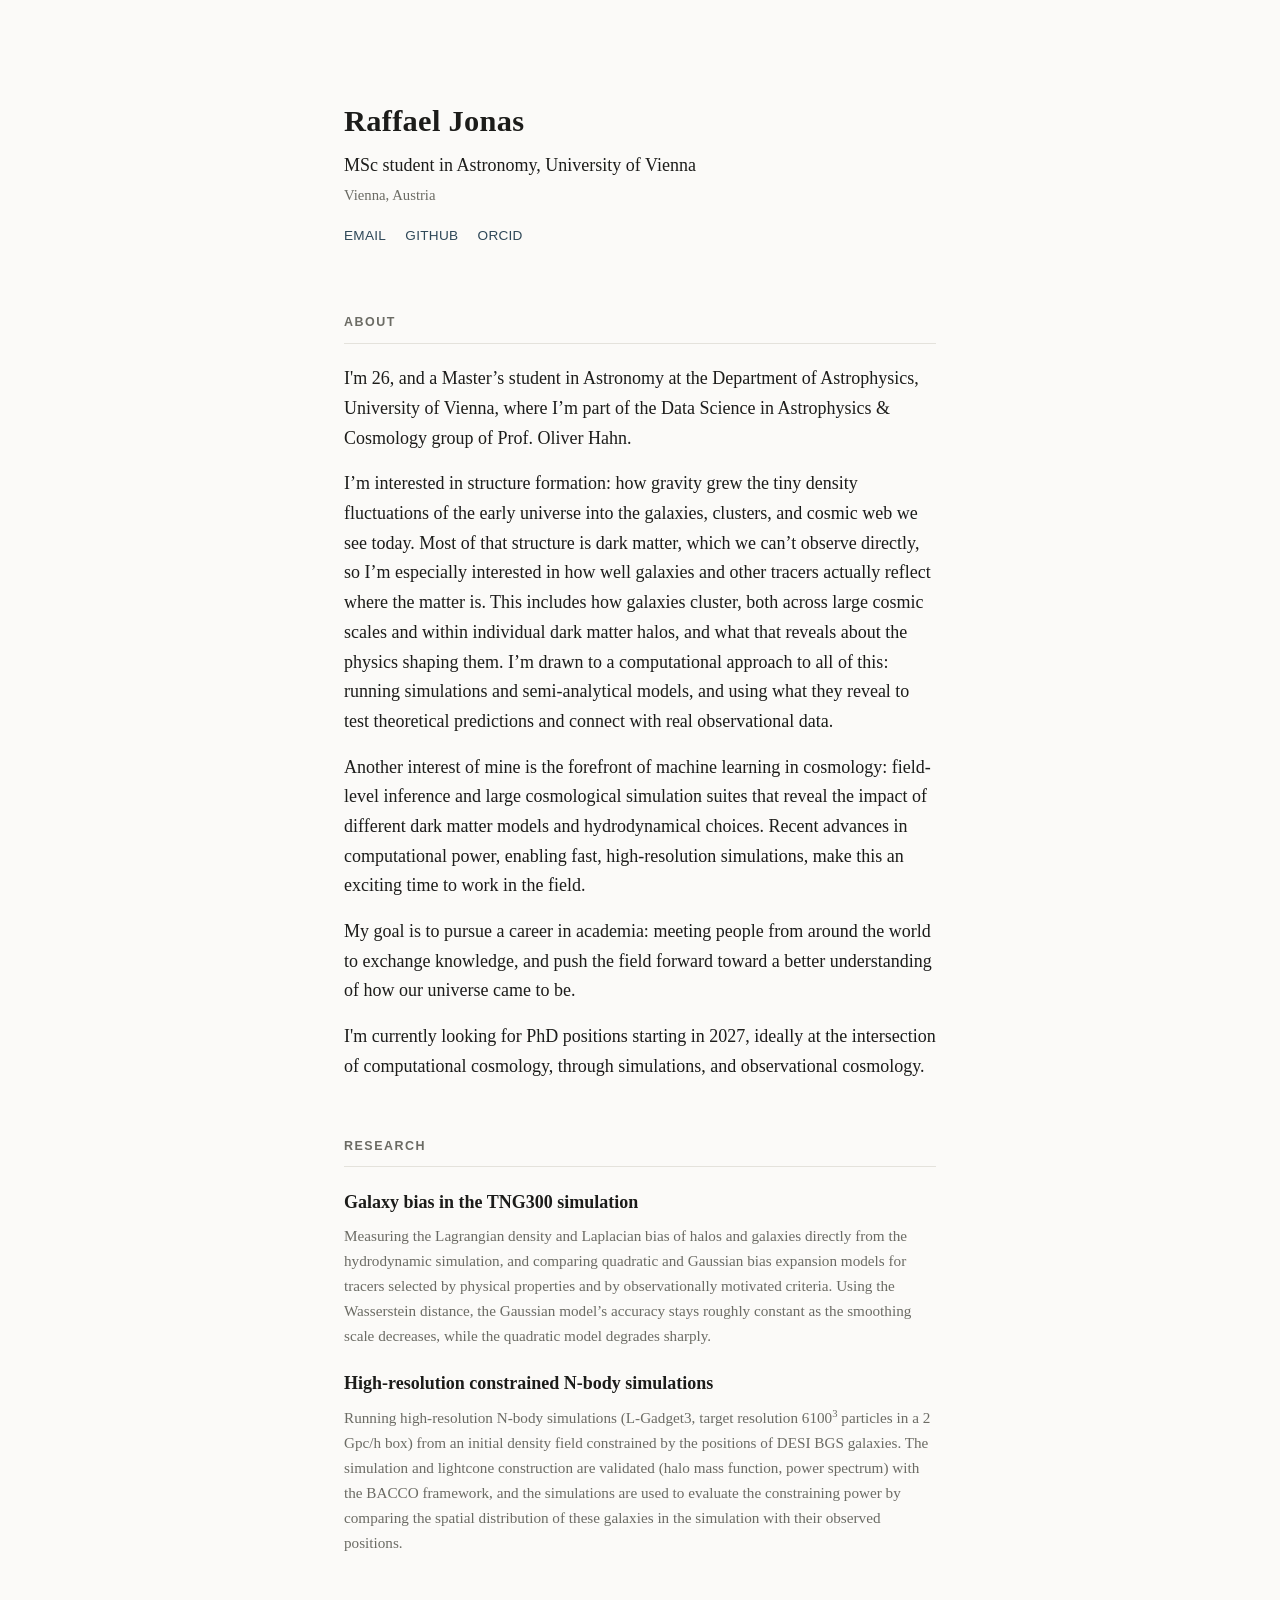
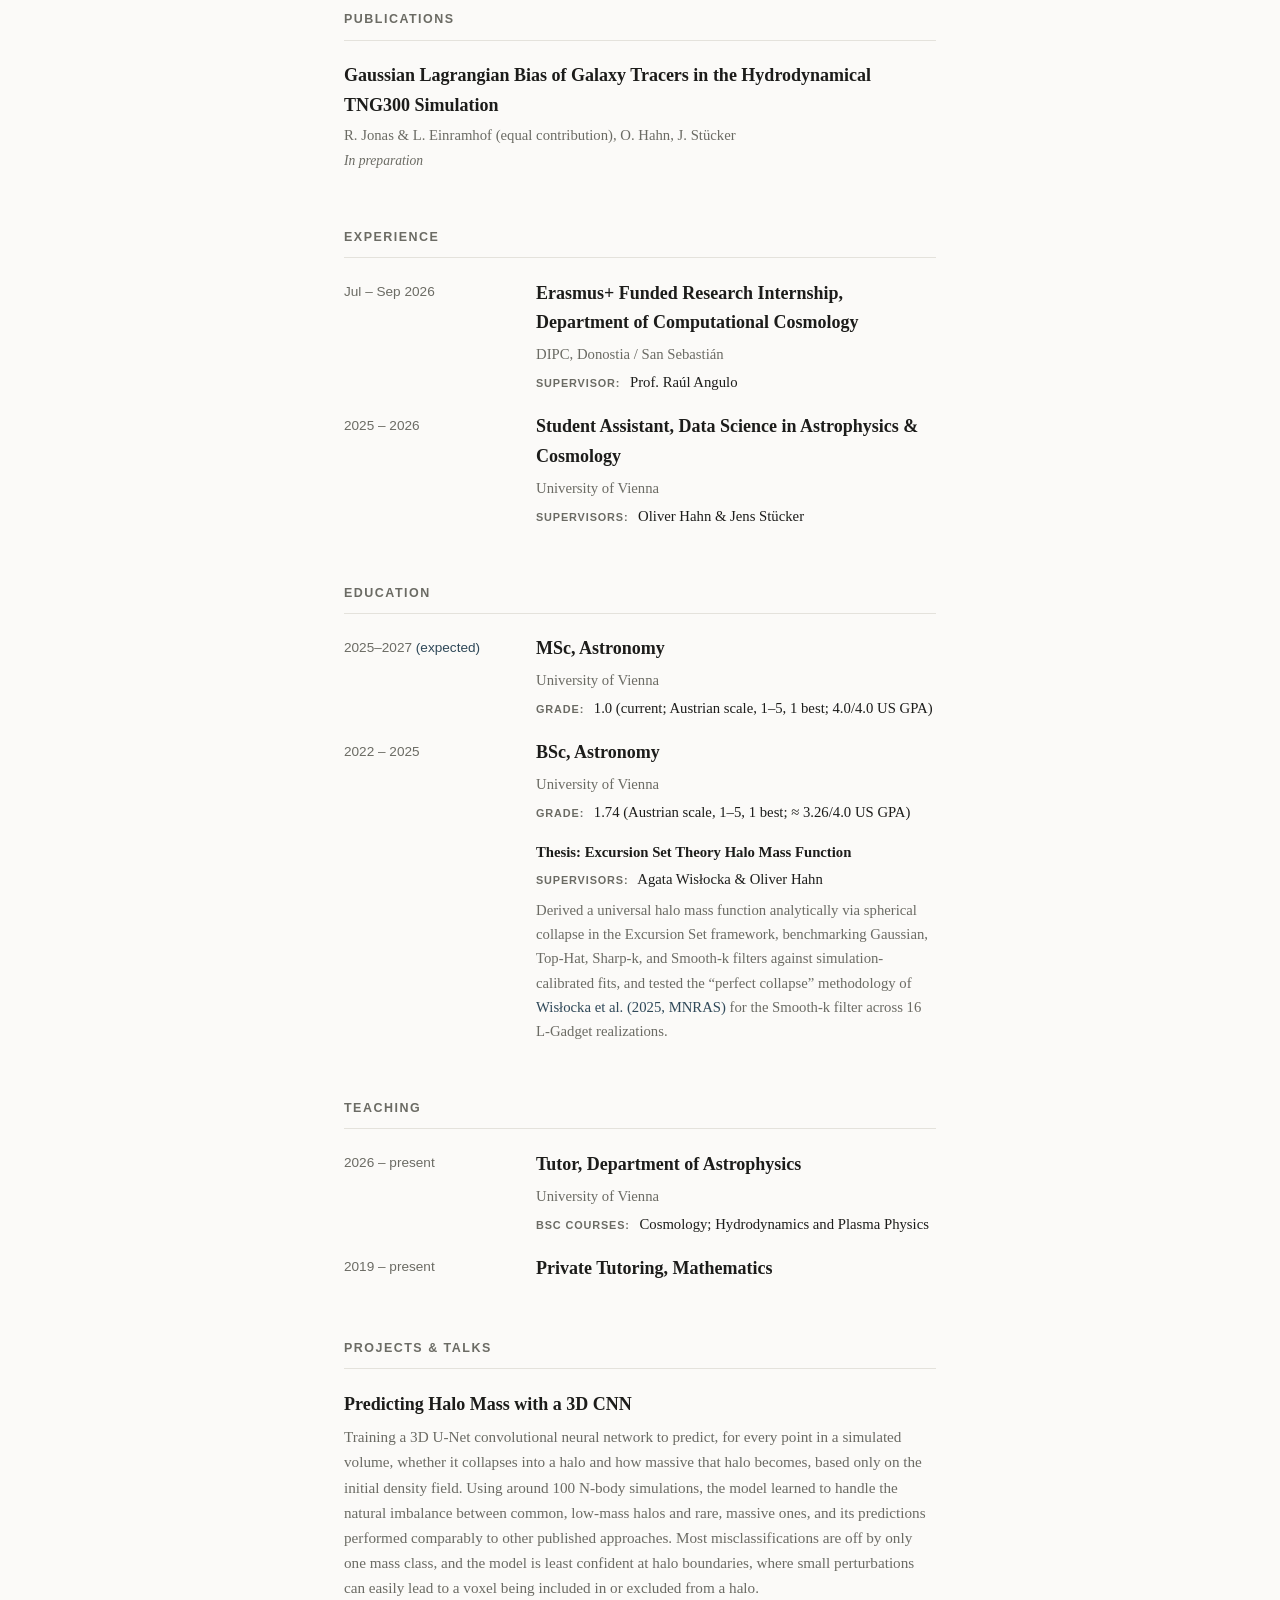
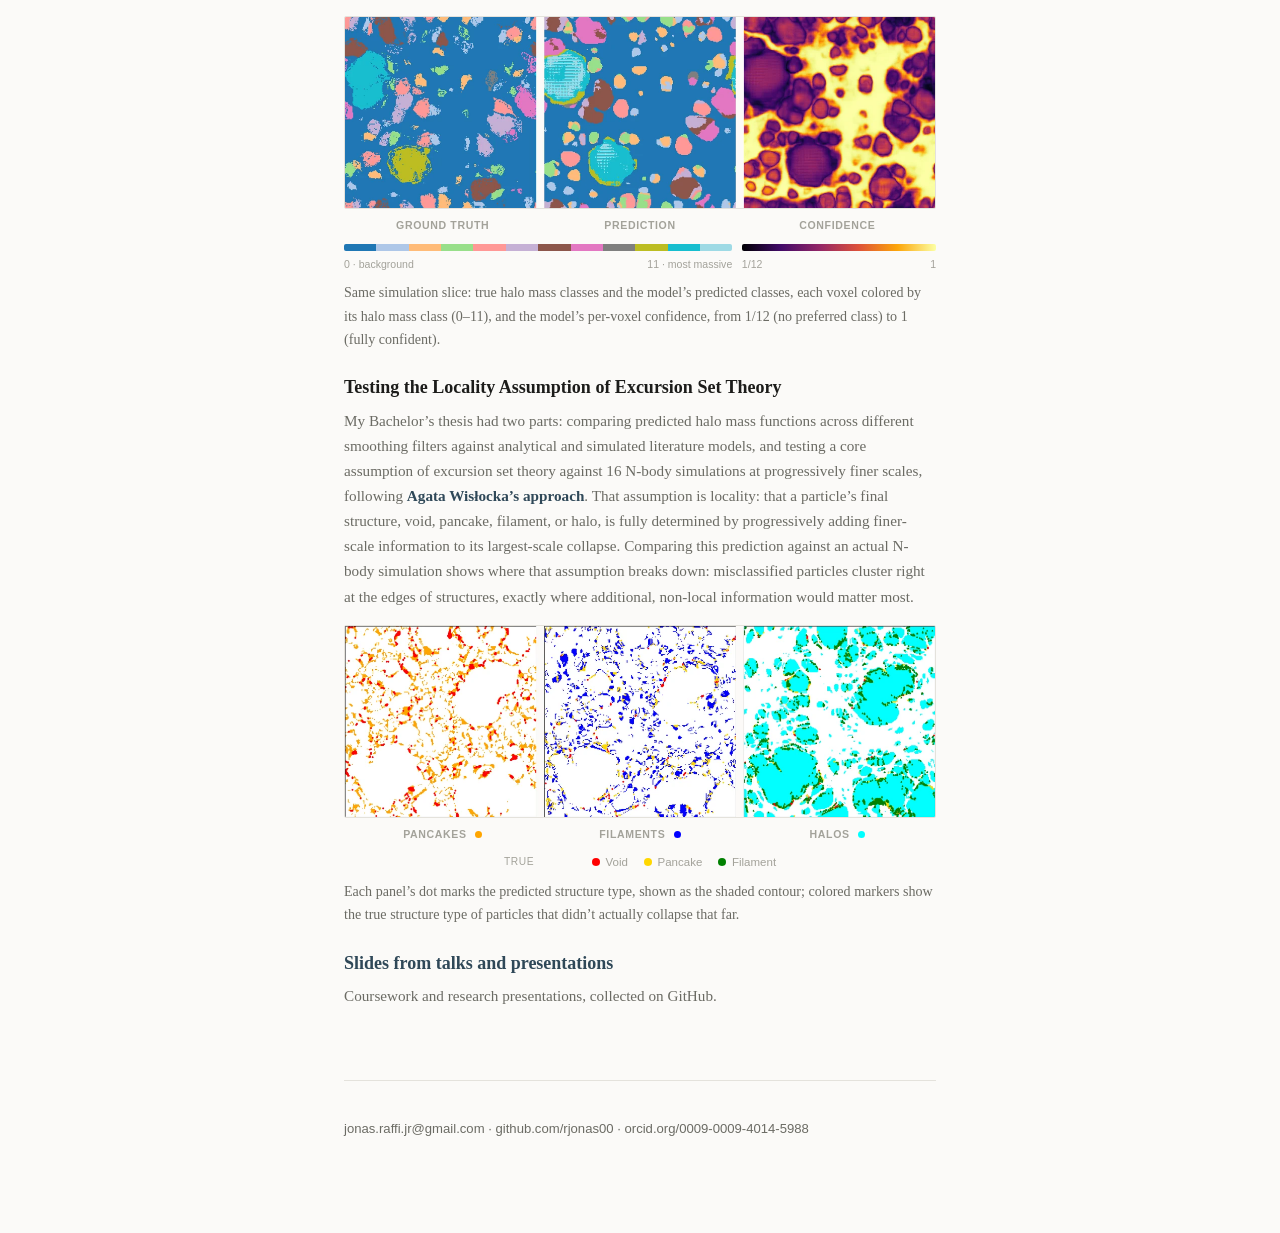
==== index.html @ 3a71faf9 "Move Teaching below Education, rewrite research paragraphs Rewrite both Research descriptions as sho" ====
<!DOCTYPE html>
<html lang="en">
<head>
<meta charset="UTF-8">
<meta name="viewport" content="width=device-width, initial-scale=1.0">
<title>Raffael Jonas</title>
<meta name="description" content="Raffael Jonas, MSc student in Astronomy at the University of Vienna. Cosmological simulations, galaxy–halo connection, assembly bias.">
<link rel="stylesheet" href="style.css?v=19">
</head>
<body>

<main>

  <header class="intro">
    <h1>Raffael Jonas</h1>
    <p class="tagline">MSc student in Astronomy, University of Vienna</p>
    <p class="location">Vienna, Austria</p>
    <nav class="links" aria-label="Contact links">
      <a href="mailto:jonas.raffi.jr@gmail.com">Email</a>
      <a href="https://github.com/rjonas00">GitHub</a>
      <a href="https://orcid.org/0009-0009-4014-5988">ORCID</a>
    </nav>
  </header>

  <section>
    <h2>About</h2>
    <p>
      I'm 26, and a Master&rsquo;s student in Astronomy at the Department of Astrophysics,
      University of Vienna, where I&rsquo;m part of the Data Science in Astrophysics &amp;
      Cosmology group of Prof. Oliver Hahn.
    </p>
    <p>
      I&rsquo;m interested in structure formation: how gravity grew the tiny density
      fluctuations of the early universe into the galaxies, clusters, and cosmic web we see
      today. Most of that structure is dark matter, which we can&rsquo;t observe directly, so
      I&rsquo;m especially interested in how well galaxies and other tracers actually reflect
      where the matter is. This includes how galaxies cluster, both across large cosmic scales
      and within individual dark matter halos, and what that reveals about the physics shaping
      them. I&rsquo;m drawn to a computational approach to all of this: running simulations and
      semi-analytical models, and using what they reveal to test theoretical predictions and
      connect with real observational data.
    </p>
    <p>
      Another interest of mine is the forefront of machine learning in cosmology: field-level
      inference and large cosmological simulation suites that reveal the impact of different
      dark matter models and hydrodynamical choices. Recent advances in computational power,
      enabling fast, high-resolution simulations, make this an exciting time to work in the
      field.
    </p>
    <p>
      My goal is to pursue a career in academia: meeting people from around the world to
      exchange knowledge, and push the field forward toward a better understanding of how our
      universe came to be.
    </p>
    <p>
      I'm currently looking for PhD positions starting in 2027, ideally at the intersection of
      computational cosmology, through simulations, and observational cosmology.
    </p>
  </section>

  <section>
    <h2>Research</h2>
    <ul class="current-projects">
      <li>
        <div class="row">
          <span class="what">Galaxy bias in the TNG300 simulation</span>
        </div>
        <p>
          Measuring the Lagrangian density and Laplacian bias of halos and galaxies directly
          from the hydrodynamic simulation, and comparing quadratic and Gaussian bias expansion
          models for tracers selected by physical properties and by observationally motivated
          criteria. Using the Wasserstein distance, the Gaussian model&rsquo;s accuracy stays
          roughly constant as the smoothing scale decreases, while the quadratic model degrades
          sharply.
        </p>
      </li>
      <li>
        <div class="row">
          <span class="what">High-resolution constrained N-body simulations</span>
        </div>
        <p>
          Running high-resolution N-body simulations (L-Gadget3, target resolution
          6100<sup>3</sup> particles in a 2 Gpc/h box) from an initial density field constrained
          by the positions of DESI BGS galaxies. The simulation and lightcone construction are
          validated (halo mass function, power spectrum) with the BACCO framework, and the
          simulations are used to evaluate the constraining power by comparing the spatial
          distribution of these galaxies in the simulation with their observed positions.
        </p>
      </li>
    </ul>
  </section>

  <section>
    <h2>Publications</h2>
    <ul class="publications">
      <li>
        <span class="pub-title">Gaussian Lagrangian Bias of Galaxy Tracers in the Hydrodynamical TNG300 Simulation</span>
        <span class="pub-authors">R. Jonas &amp; L. Einramhof (equal contribution), O. Hahn, J. St&uuml;cker</span>
        <span class="pub-status">In preparation</span>
      </li>
    </ul>
  </section>

  <section>
    <h2>Experience</h2>
    <ul class="timeline">
      <li>
        <span class="when">Jul &ndash; Sep 2026</span>
        <div class="detail">
          <span class="what">Erasmus+ Funded Research Internship, Department of Computational Cosmology</span>
          <span class="where">DIPC, Donostia&nbsp;/&nbsp;San Sebasti&aacute;n</span>
          <span class="who"><span class="who-label">Supervisor:</span> Prof. Ra&uacute;l Angulo</span>
        </div>
      </li>
      <li>
        <span class="when">2025 &ndash; 2026</span>
        <div class="detail">
          <span class="what">Student Assistant, Data Science in Astrophysics &amp; Cosmology</span>
          <span class="where">University of Vienna</span>
          <span class="who"><span class="who-label">Supervisors:</span> Oliver Hahn &amp; Jens St&uuml;cker</span>
        </div>
      </li>
    </ul>
  </section>

  <section>
    <h2>Education</h2>
    <ul class="timeline">
      <li>
        <span class="when">2025&ndash;2027 <span class="expected">(expected)</span></span>
        <div class="detail">
          <span class="what">MSc, Astronomy</span>
          <span class="where">University of Vienna</span>
          <span class="who"><span class="who-label">Grade:</span> 1.0 (current; Austrian scale, 1&ndash;5, 1 best; 4.0/4.0 US GPA)</span>
        </div>
      </li>
      <li>
        <span class="when">2022 &ndash; 2025</span>
        <div class="detail">
          <span class="what">BSc, Astronomy</span>
          <span class="where">University of Vienna</span>
          <span class="who"><span class="who-label">Grade:</span> 1.74 (Austrian scale, 1&ndash;5, 1 best; &asymp;&nbsp;3.26/4.0 US GPA)</span>
          <div class="thesis">
            <p class="thesis-title">Thesis: Excursion Set Theory Halo Mass Function</p>
            <span class="who"><span class="who-label">Supervisors:</span> Agata Wis&#322;ocka &amp; Oliver Hahn</span>
            <p class="thesis-desc">
              Derived a universal halo mass function analytically via spherical collapse in the
              Excursion Set framework, benchmarking Gaussian, Top-Hat, Sharp-k, and Smooth-k
              filters against simulation-calibrated fits, and tested the &ldquo;perfect
              collapse&rdquo; methodology of <a href="https://arxiv.org/abs/2503.07735">Wis&#322;ocka
              et&nbsp;al. (2025, MNRAS)</a> for the Smooth-k filter across 16 L-Gadget
              realizations.
            </p>
          </div>
        </div>
      </li>
    </ul>
  </section>

  <section>
    <h2>Teaching</h2>
    <ul class="timeline">
      <li>
        <span class="when">2026 &ndash; present</span>
        <div class="detail">
          <span class="what">Tutor, Department of Astrophysics</span>
          <span class="where">University of Vienna</span>
          <span class="who"><span class="who-label">BSc courses:</span> Cosmology; Hydrodynamics and Plasma Physics</span>
        </div>
      </li>
      <li>
        <span class="when">2019 &ndash; present</span>
        <div class="detail">
          <span class="what">Private Tutoring, Mathematics</span>
        </div>
      </li>
    </ul>
  </section>

  <section>
    <h2>Projects &amp; Talks</h2>
    <ul class="projects">
      <li>
        <span class="project-title">Predicting Halo Mass with a 3D CNN</span>
        <p>
          Training a 3D U-Net convolutional neural network to predict, for every point in a
          simulated volume, whether it collapses into a halo and how massive that halo becomes,
          based only on the initial density field. Using around 100 N-body simulations, the
          model learned to handle the natural imbalance between common, low-mass halos and rare,
          massive ones, and its predictions performed comparably to other published approaches.
          Most misclassifications are off by only one mass class, and the model is least
          confident at halo boundaries, where small perturbations can easily lead to a voxel
          being included in or excluded from a halo.
        </p>
        <figure class="figure">
          <img src="images/cnn-structure-formation.webp" alt="Three panels for the same simulation slice: the true halo mass classes, the CNN's predicted halo mass classes, and a confidence map, each voxel colored by its assigned mass class or prediction confidence.">
          <div class="figure-labels">
            <span>Ground truth</span>
            <span>Prediction</span>
            <span>Confidence</span>
          </div>
          <div class="figure-scales">
            <div class="class-legend">
              <span style="background:#1f77b4"></span>
              <span style="background:#aec7e8"></span>
              <span style="background:#ffbb78"></span>
              <span style="background:#98df8a"></span>
              <span style="background:#ff9896"></span>
              <span style="background:#c5b0d5"></span>
              <span style="background:#8c564b"></span>
              <span style="background:#e377c2"></span>
              <span style="background:#7f7f7f"></span>
              <span style="background:#bcbd22"></span>
              <span style="background:#17becf"></span>
              <span style="background:#9edae5"></span>
            </div>
            <div class="confidence-bar"></div>
          </div>
          <div class="figure-scale-ticks">
            <div class="class-ticks"><span>0 &middot; background</span><span>11 &middot; most massive</span></div>
            <div class="confidence-ticks"><span>1/12</span><span>1</span></div>
          </div>
          <figcaption>
            Same simulation slice: true halo mass classes and the model&rsquo;s predicted
            classes, each voxel colored by its halo mass class (0&ndash;11), and the
            model&rsquo;s per-voxel confidence, from 1/12 (no preferred class) to 1 (fully
            confident).
          </figcaption>
        </figure>
      </li>
      <li>
        <span class="project-title">Testing the Locality Assumption of Excursion Set Theory</span>
        <p>
          My Bachelor&rsquo;s thesis had two parts: comparing predicted halo mass functions
          across different smoothing filters against analytical and simulated literature models,
          and testing a core assumption of excursion set theory against 16 N-body simulations at
          progressively finer scales, following
          <a href="https://arxiv.org/abs/2503.07735">Agata Wis&#322;ocka&rsquo;s approach</a>. That
          assumption is locality: that a particle&rsquo;s final structure, void, pancake,
          filament, or halo, is fully determined by progressively adding finer-scale information
          to its largest-scale collapse. Comparing this prediction against an actual N-body
          simulation shows where that assumption breaks down: misclassified particles cluster
          right at the edges of structures, exactly where additional, non-local information
          would matter most.
        </p>
        <figure class="figure">
          <img src="images/excursion-set-structure.webp" alt="Three Lagrangian slices of the same simulation showing the excursion-set-predicted pancake, filament, and halo regions, with colored markers indicating the true structure type of particles that did not actually collapse that far.">
          <div class="figure-labels">
            <span>Pancakes <i style="background:#ffa500"></i></span>
            <span>Filaments <i style="background:#0000ff"></i></span>
            <span>Halos <i style="background:#00ffff"></i></span>
          </div>
          <div class="dot-legend">
            <div class="dot-row">
              <span class="dot-row-label">True</span>
              <span><i style="background:#ff0000"></i>Void</span>
              <span><i style="background:#ffd700"></i>Pancake</span>
              <span><i style="background:#008000"></i>Filament</span>
            </div>
          </div>
          <figcaption>
            Each panel&rsquo;s dot marks the predicted structure type, shown as the shaded
            contour; colored markers show the true structure type of particles that
            didn&rsquo;t actually collapse that far.
          </figcaption>
        </figure>
      </li>
      <li>
        <a href="https://github.com/rjonas00/Presentations">Slides from talks and presentations</a>
        <p>Coursework and research presentations, collected on GitHub.</p>
      </li>
    </ul>
  </section>

  <footer>
    <p>
      <a href="mailto:jonas.raffi.jr@gmail.com">jonas.raffi.jr@gmail.com</a> &middot;
      <a href="https://github.com/rjonas00">github.com/rjonas00</a> &middot;
      <a href="https://orcid.org/0009-0009-4014-5988">orcid.org/0009-0009-4014-5988</a>
    </p>
  </footer>

</main>

</body>
</html>
---- style.css ----
:root {
  --bg: #fbfaf8;
  --text: #1c1c1a;
  --muted: #6b6b64;
  --faint: #a3a29a;
  --accent: #2f4858;
  --rule: #e4e2dc;
}

@media (prefers-color-scheme: dark) {
  :root {
    --bg: #161614;
    --text: #eae8e3;
    --muted: #9a988f;
    --faint: #6a685f;
    --accent: #9fc1d1;
    --rule: #2c2c28;
  }
}

* {
  box-sizing: border-box;
}

html {
  -webkit-text-size-adjust: 100%;
}

body {
  margin: 0;
  background: var(--bg);
  color: var(--text);
  font-family: "Iowan Old Style", "Palatino Linotype", Palatino, Georgia, "Times New Roman", serif;
  font-size: 18px;
  line-height: 1.65;
  -webkit-font-smoothing: antialiased;
}

main {
  max-width: 640px;
  margin: 0 auto;
  padding: 6rem 1.5rem 5rem;
}

.intro {
  margin-bottom: 4rem;
}

.intro h1 {
  font-size: 1.9rem;
  font-weight: 600;
  margin: 0 0 0.3rem;
  letter-spacing: 0.01em;
}

.tagline {
  margin: 0;
  color: var(--text);
}

.location {
  margin: 0.15rem 0 0;
  color: var(--muted);
  font-size: 0.92rem;
}

.links {
  margin-top: 1.1rem;
  display: flex;
  gap: 1.2rem;
  font-family: -apple-system, BlinkMacSystemFont, "Segoe UI", Helvetica, Arial, sans-serif;
  font-size: 0.85rem;
  letter-spacing: 0.02em;
  text-transform: uppercase;
}

a {
  color: var(--accent);
  text-decoration: none;
  border-bottom: 1px solid transparent;
}

a:hover {
  border-bottom-color: currentColor;
}

section {
  margin-bottom: 3.4rem;
}

section h2 {
  font-family: -apple-system, BlinkMacSystemFont, "Segoe UI", Helvetica, Arial, sans-serif;
  font-size: 0.78rem;
  font-weight: 600;
  letter-spacing: 0.12em;
  text-transform: uppercase;
  color: var(--muted);
  margin: 0 0 1.3rem;
  border-bottom: 1px solid var(--rule);
  padding-bottom: 0.6rem;
}

section p {
  margin: 0 0 1rem;
}

section p:last-child {
  margin-bottom: 0;
}

.timeline, .projects {
  list-style: none;
  margin: 0;
  padding: 0;
}

.timeline li {
  display: grid;
  grid-template-columns: 11rem 1fr;
  gap: 0.2rem 1rem;
  margin-bottom: 1.1rem;
}

.timeline li:last-child {
  margin-bottom: 0;
}

.timeline .when {
  color: var(--muted);
  font-size: 0.85rem;
  font-family: -apple-system, BlinkMacSystemFont, "Segoe UI", Helvetica, Arial, sans-serif;
  padding-top: 0.15rem;
  white-space: nowrap;
}

.timeline .when .expected {
  color: var(--accent);
}

.timeline .detail {
  display: flex;
  flex-direction: column;
  gap: 0.25rem;
}

.timeline .what {
  font-weight: 600;
}

.timeline .where {
  color: var(--muted);
  font-size: 0.92rem;
}

.timeline .who {
  color: var(--text);
  font-size: 0.92rem;
}

.timeline .who-label {
  display: inline;
  color: var(--muted);
  font-family: -apple-system, BlinkMacSystemFont, "Segoe UI", Helvetica, Arial, sans-serif;
  font-size: 0.68rem;
  font-weight: 600;
  letter-spacing: 0.08em;
  text-transform: uppercase;
  margin-right: 0.55em;
}

.timeline .thesis {
  display: flex;
  flex-direction: column;
  gap: 0.2rem;
  margin-top: 0.7rem;
}

.timeline .thesis-title {
  margin: 0;
  font-weight: 600;
  font-size: 0.92rem;
  color: var(--text);
}

.timeline .thesis-desc {
  margin: 0.2rem 0 0;
  color: var(--muted);
  font-size: 0.92rem;
}

.current-projects {
  list-style: none;
  margin: 0 0 1.6rem;
  padding: 0;
}

.current-projects li {
  margin-bottom: 1.3rem;
}

.current-projects li:last-child {
  margin-bottom: 0;
}

.current-projects .row {
  display: flex;
  align-items: baseline;
  justify-content: space-between;
  gap: 1rem;
  flex-wrap: wrap;
}

.current-projects .what {
  font-weight: 600;
}

.current-projects p {
  margin: 0.35rem 0 0;
  color: var(--muted);
  font-size: 0.95rem;
}

.publications {
  list-style: none;
  margin: 0;
  padding: 0;
}

.publications li {
  display: flex;
  flex-direction: column;
  gap: 0.15rem;
  margin-bottom: 1.1rem;
}

.publications li:last-child {
  margin-bottom: 0;
}

.pub-title {
  font-weight: 600;
}

.pub-authors {
  color: var(--muted);
  font-size: 0.92rem;
}

.pub-status {
  color: var(--muted);
  font-size: 0.85rem;
  font-style: italic;
}

.projects li {
  margin-bottom: 1.4rem;
}

.projects li:last-child {
  margin-bottom: 0;
}

.projects a {
  font-weight: 600;
}

.project-title {
  display: block;
  font-weight: 600;
}

.projects p {
  margin: 0.3rem 0 0;
  color: var(--muted);
  font-size: 0.95rem;
}

.figure {
  margin: 1rem 0 0;
}

.figure img {
  display: block;
  width: 100%;
  height: auto;
  border: 1px solid var(--rule);
  border-radius: 2px;
}

.figure-labels {
  display: flex;
  justify-content: space-between;
  margin-top: 0.5rem;
  font-family: -apple-system, BlinkMacSystemFont, "Segoe UI", Helvetica, Arial, sans-serif;
  font-size: 0.66rem;
  font-weight: 600;
  letter-spacing: 0.06em;
  text-transform: uppercase;
  color: var(--faint);
}

.figure-labels > span {
  flex: 1;
  text-align: center;
}

.figure-labels > span > i {
  display: inline-block;
  width: 7px;
  height: 7px;
  border-radius: 50%;
  margin-left: 0.3rem;
}

.figure-scales {
  display: flex;
  gap: 0.6rem;
  margin-top: 0.6rem;
}

.class-legend {
  flex: 2;
  display: flex;
  height: 7px;
  border-radius: 2px;
  overflow: hidden;
}

.class-legend span {
  flex: 1;
}

.confidence-bar {
  flex: 1;
  height: 7px;
  border-radius: 2px;
  background: linear-gradient(to right, #000004, #420a68, #932667, #dd513a, #fca50a, #fcffa4);
}

.figure-scale-ticks {
  display: flex;
  gap: 0.6rem;
  margin-top: 0.3rem;
  font-family: -apple-system, BlinkMacSystemFont, "Segoe UI", Helvetica, Arial, sans-serif;
  font-size: 0.66rem;
  color: var(--faint);
}

.class-ticks {
  flex: 2;
  display: flex;
  justify-content: space-between;
}

.confidence-ticks {
  flex: 1;
  display: flex;
  justify-content: space-between;
}

.confidence-ticks {
  display: flex;
  justify-content: space-between;
  width: 100%;
  font-weight: 400;
  letter-spacing: normal;
  text-transform: none;
}

.figure figcaption {
  margin-top: 0.5rem;
  color: var(--muted);
  font-size: 0.88rem;
}

.dot-legend {
  display: flex;
  flex-direction: column;
  gap: 0.4rem;
  margin-top: 0.6rem;
  font-family: -apple-system, BlinkMacSystemFont, "Segoe UI", Helvetica, Arial, sans-serif;
  font-size: 0.72rem;
  color: var(--faint);
}

.dot-row {
  display: flex;
  justify-content: center;
  align-items: center;
  gap: 1rem;
}

.dot-row-label {
  min-width: 4.5rem;
  text-align: right;
  text-transform: uppercase;
  letter-spacing: 0.06em;
  font-size: 0.64rem;
}

.dot-row span {
  display: flex;
  align-items: center;
  gap: 0.35rem;
}

.dot-row i {
  display: inline-block;
  width: 8px;
  height: 8px;
  border-radius: 50%;
}

footer {
  margin-top: 4.5rem;
  padding-top: 1.5rem;
  border-top: 1px solid var(--rule);
  font-family: -apple-system, BlinkMacSystemFont, "Segoe UI", Helvetica, Arial, sans-serif;
  font-size: 0.82rem;
  color: var(--muted);
}

footer a {
  color: var(--muted);
}

@media (max-width: 480px) {
  main {
    padding: 3.5rem 1.25rem 3.5rem;
  }
  .timeline li {
    grid-template-columns: 1fr;
  }
}

sup {
  line-height: 0;
  font-size: 0.7em;
}
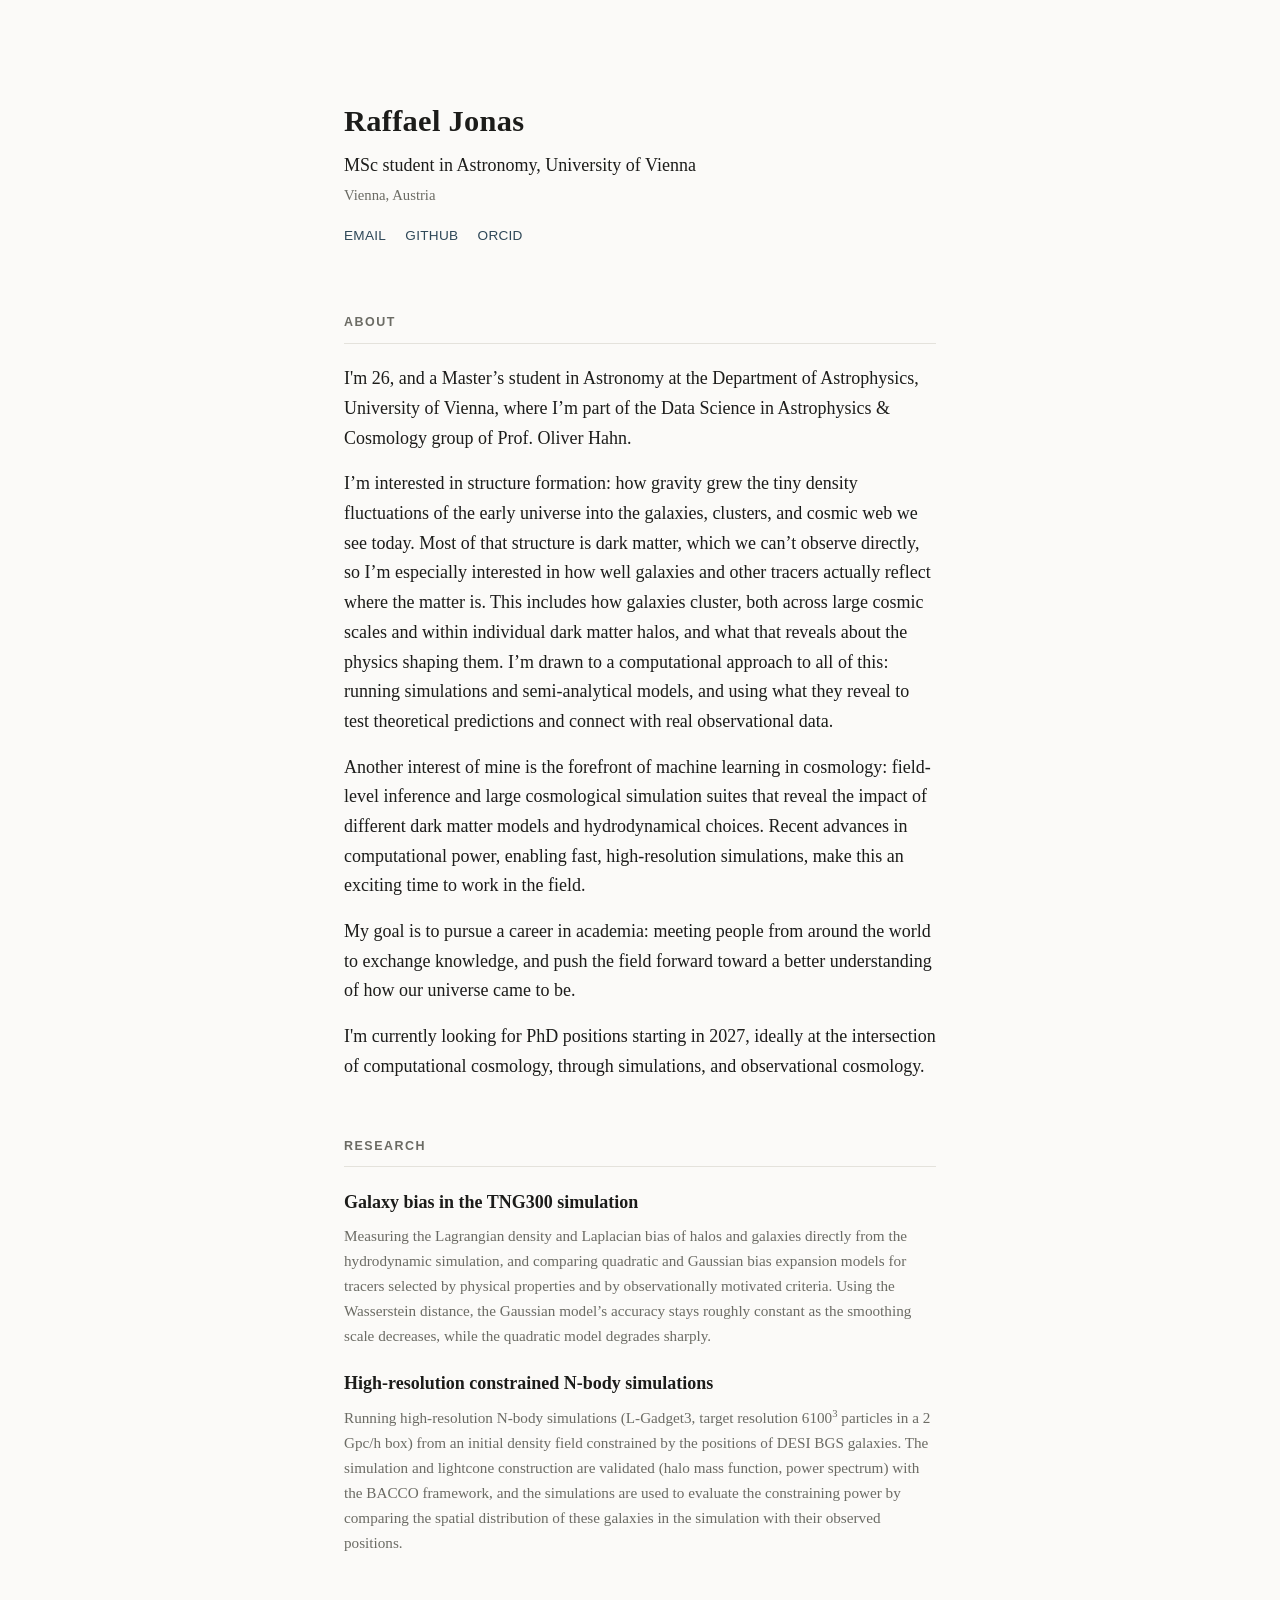
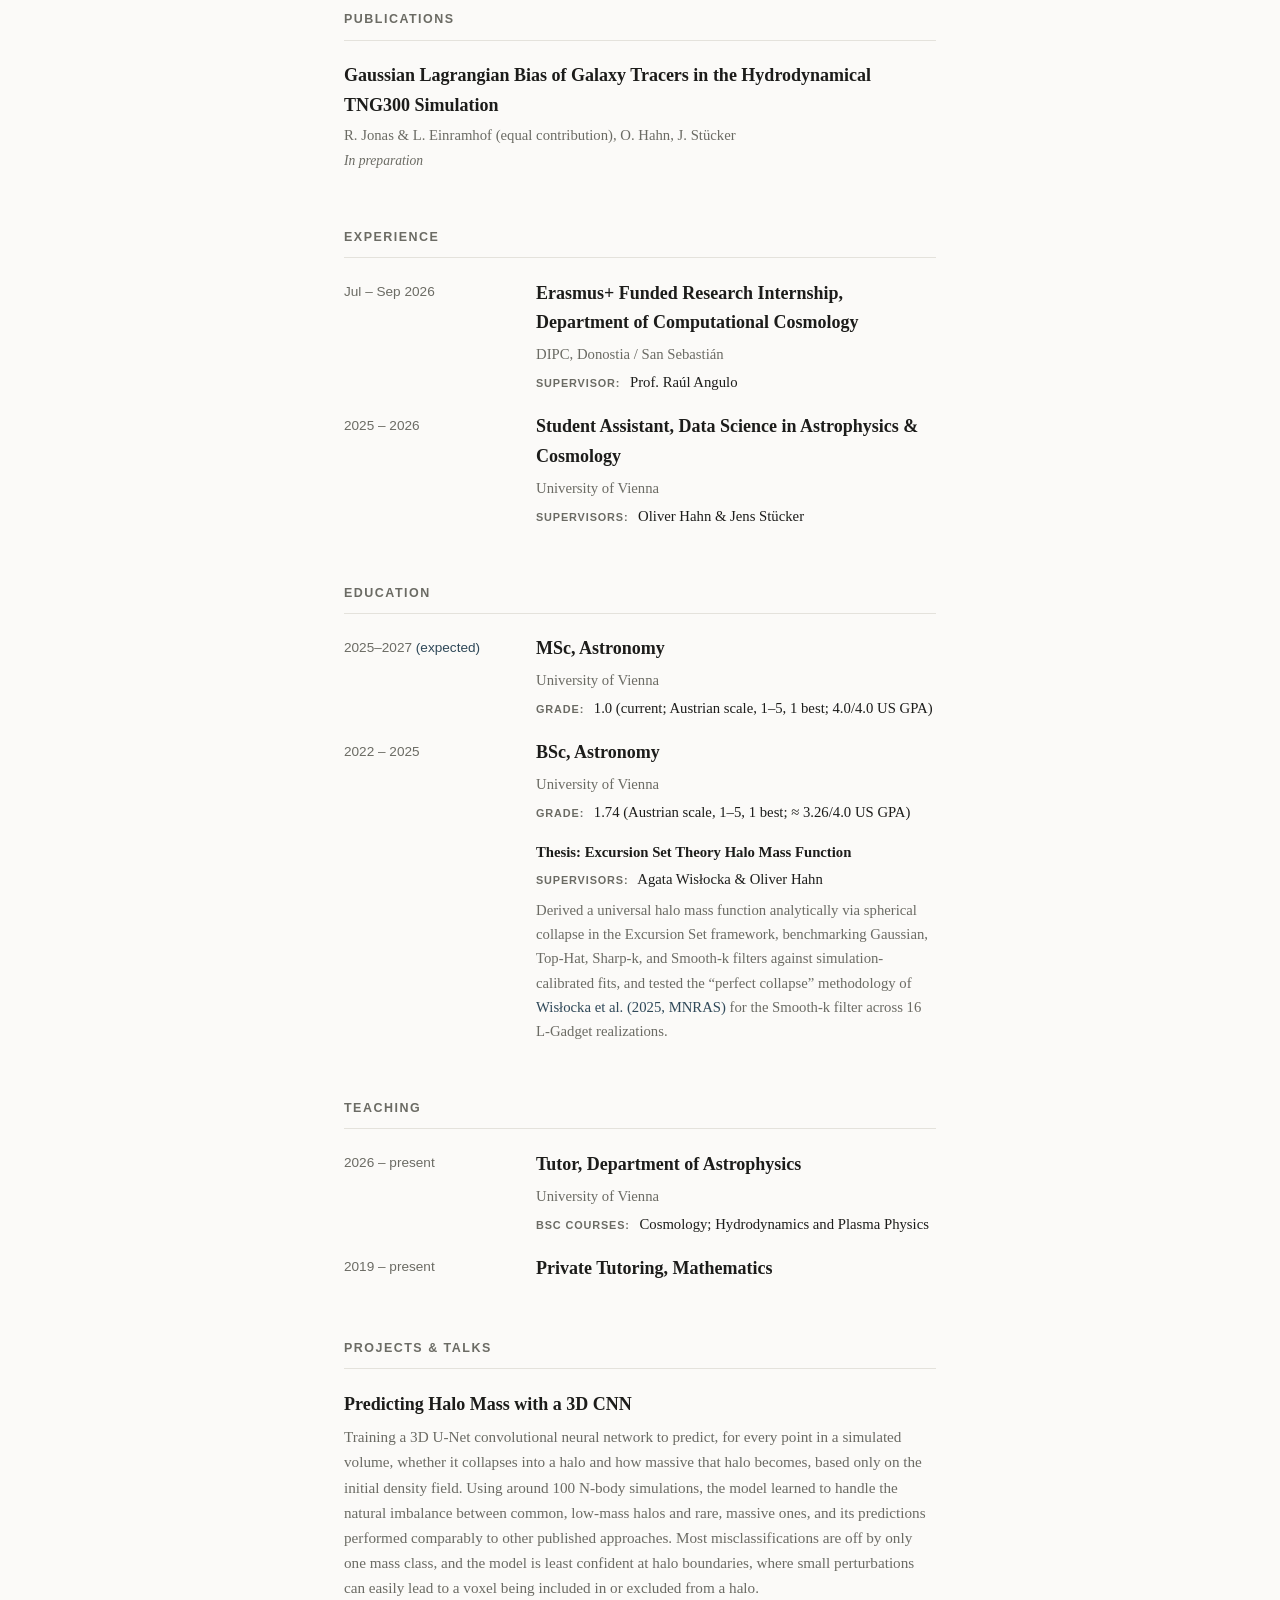
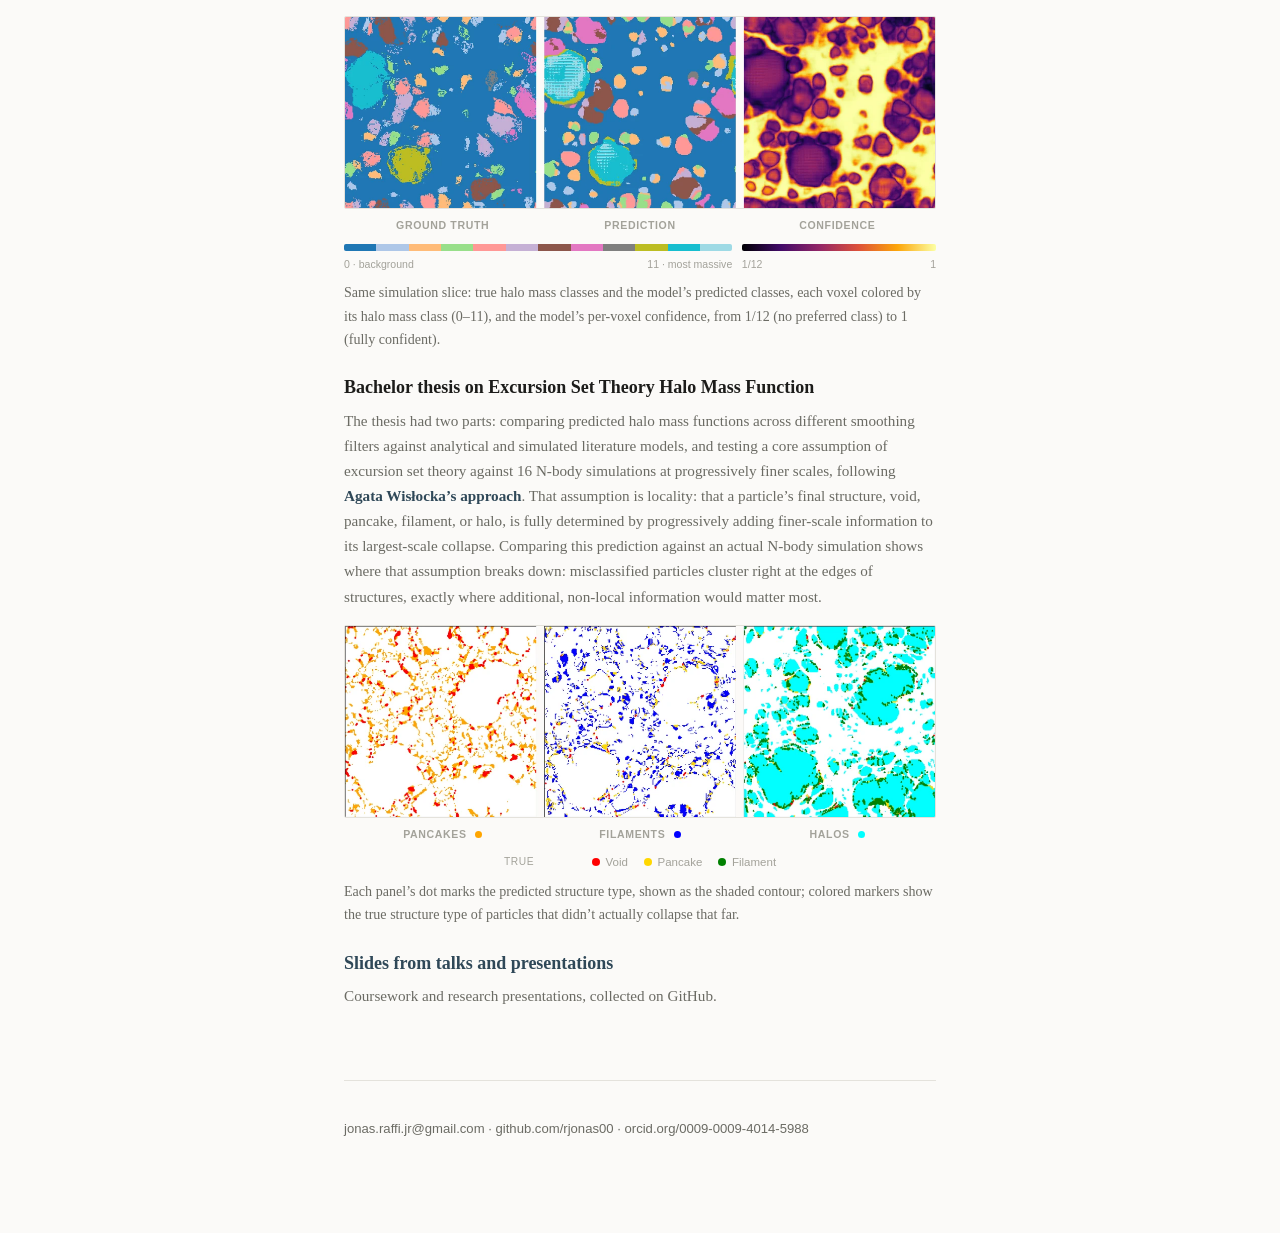
==== commit f7bcd55f: "rename bsc thesis entry" ====
--- a/index.html
+++ b/index.html
@@ -229,9 +229,9 @@
         </figure>
       </li>
       <li>
-        <span class="project-title">Testing the Locality Assumption of Excursion Set Theory</span>
-        <p>
-          My Bachelor&rsquo;s thesis had two parts: comparing predicted halo mass functions
+        <span class="project-title">Bachelor thesis on Excursion Set Theory Halo Mass Function</span>
+        <p>
+          The thesis had two parts: comparing predicted halo mass functions
           across different smoothing filters against analytical and simulated literature models,
           and testing a core assumption of excursion set theory against 16 N-body simulations at
           progressively finer scales, following
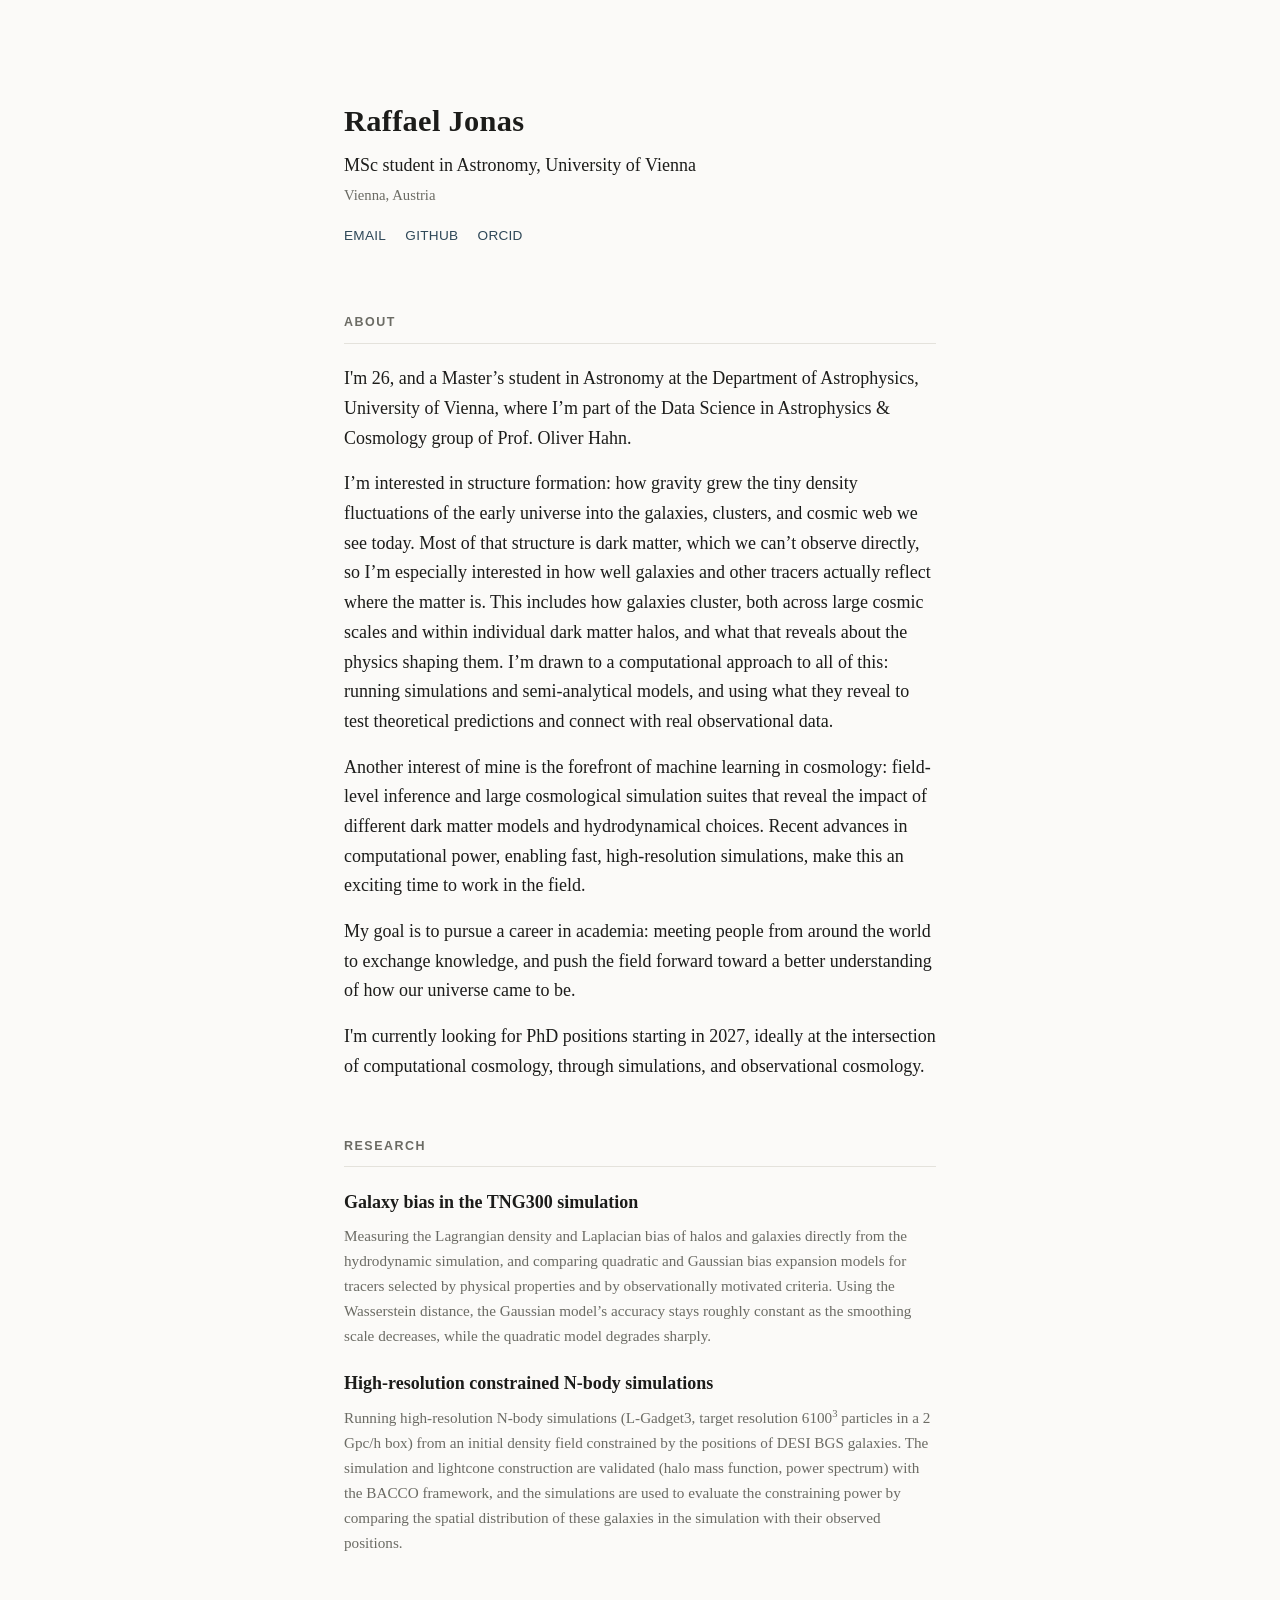
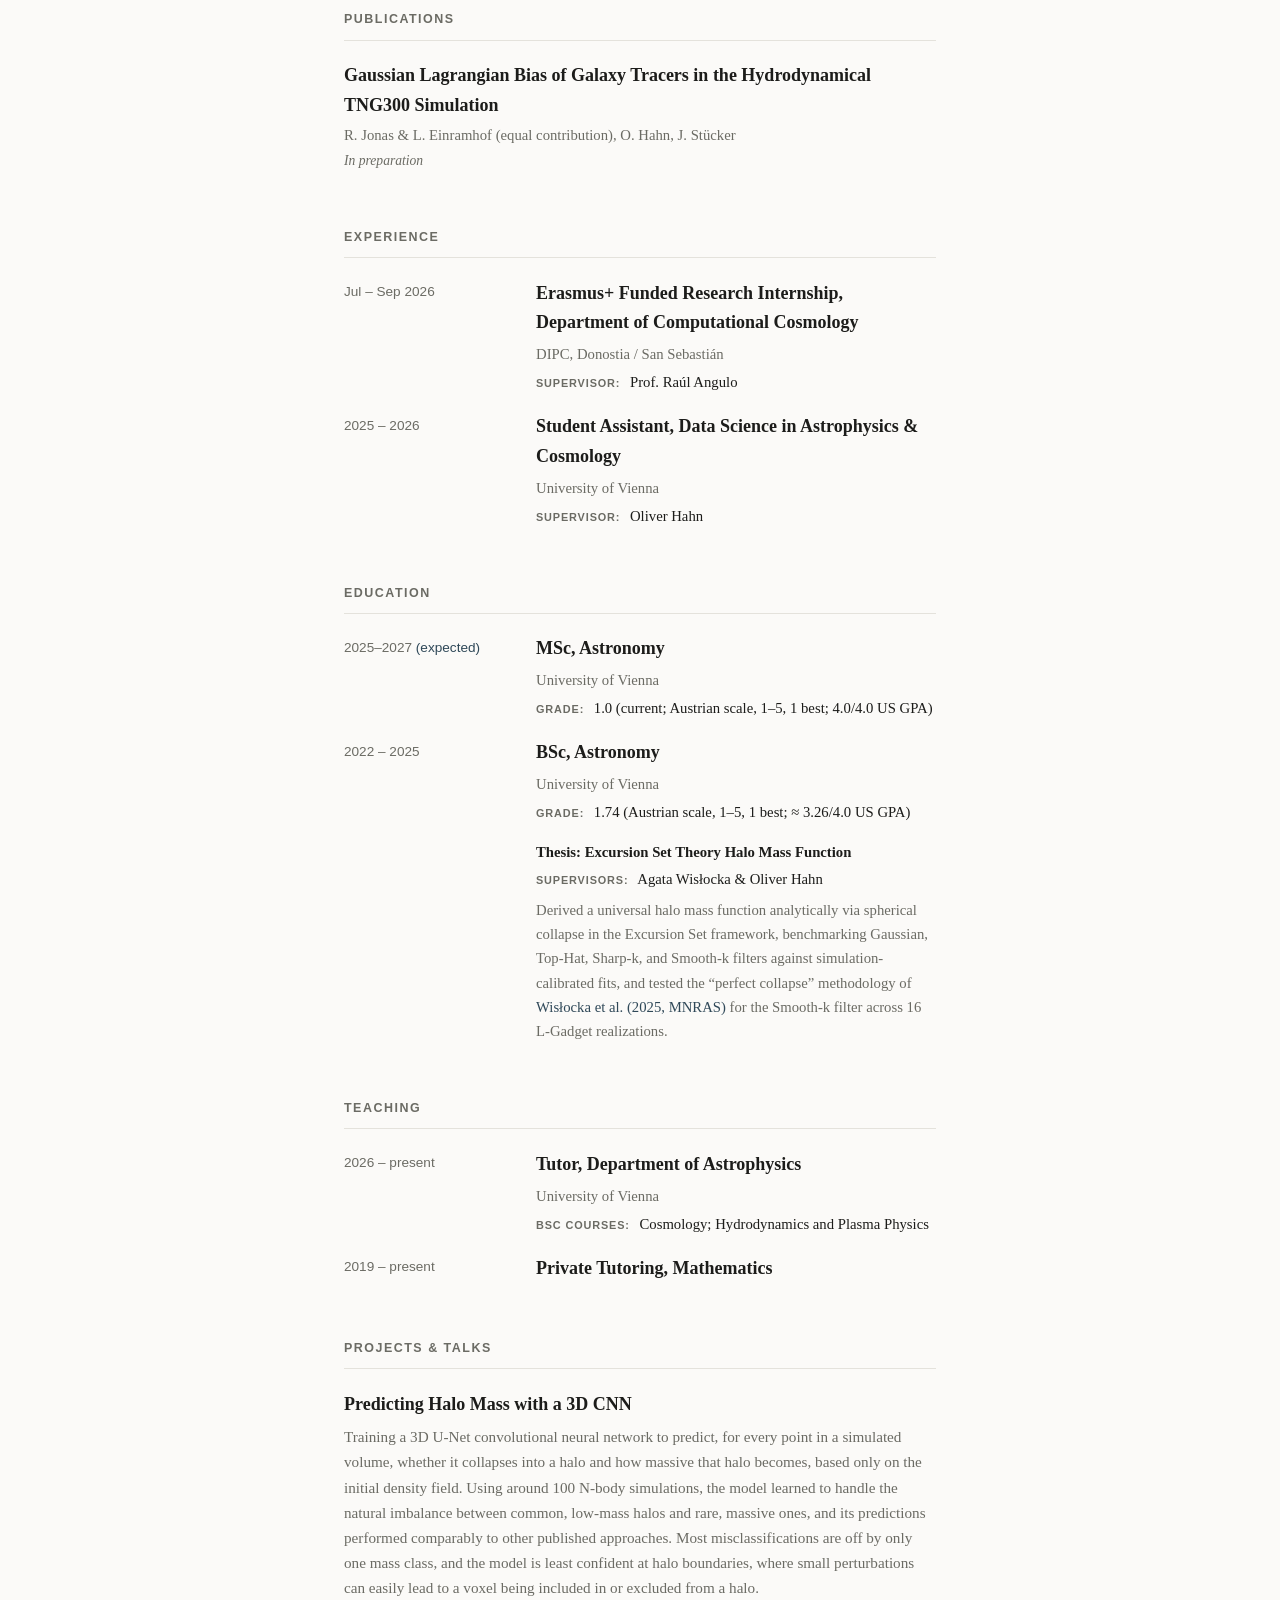
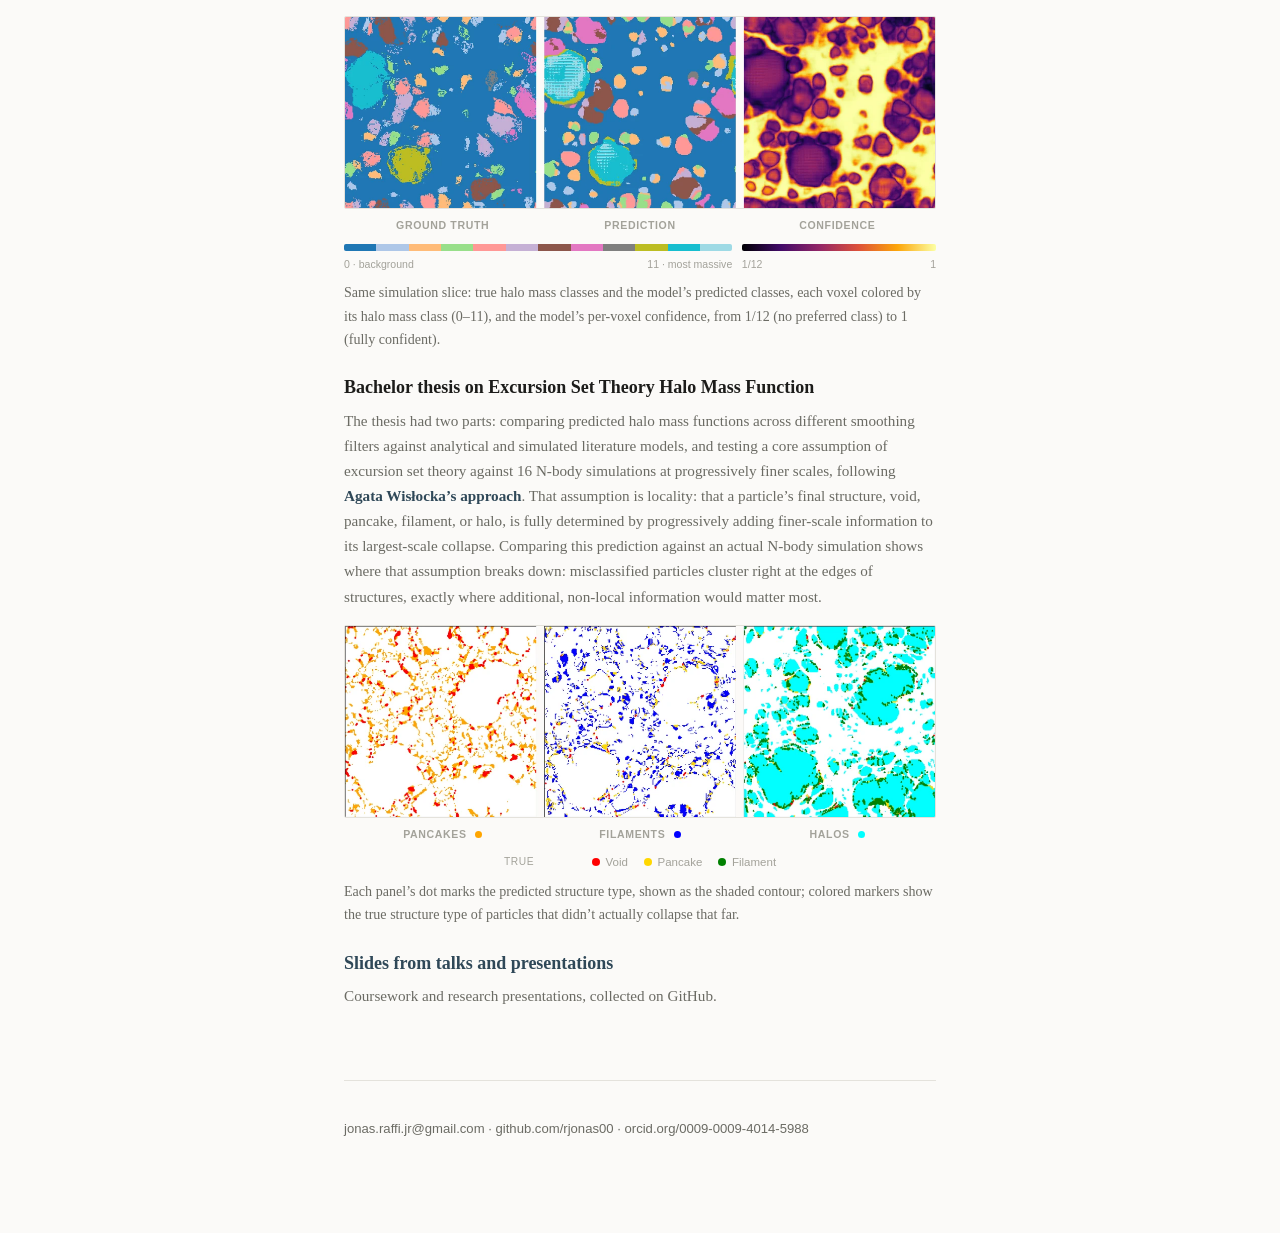
==== commit 459f327b: "List Oliver Hahn as sole supervisor for the student assistant role" ====
--- a/index.html
+++ b/index.html
@@ -117,7 +117,7 @@
         <div class="detail">
           <span class="what">Student Assistant, Data Science in Astrophysics &amp; Cosmology</span>
           <span class="where">University of Vienna</span>
-          <span class="who"><span class="who-label">Supervisors:</span> Oliver Hahn &amp; Jens St&uuml;cker</span>
+          <span class="who"><span class="who-label">Supervisor:</span> Oliver Hahn</span>
         </div>
       </li>
     </ul>
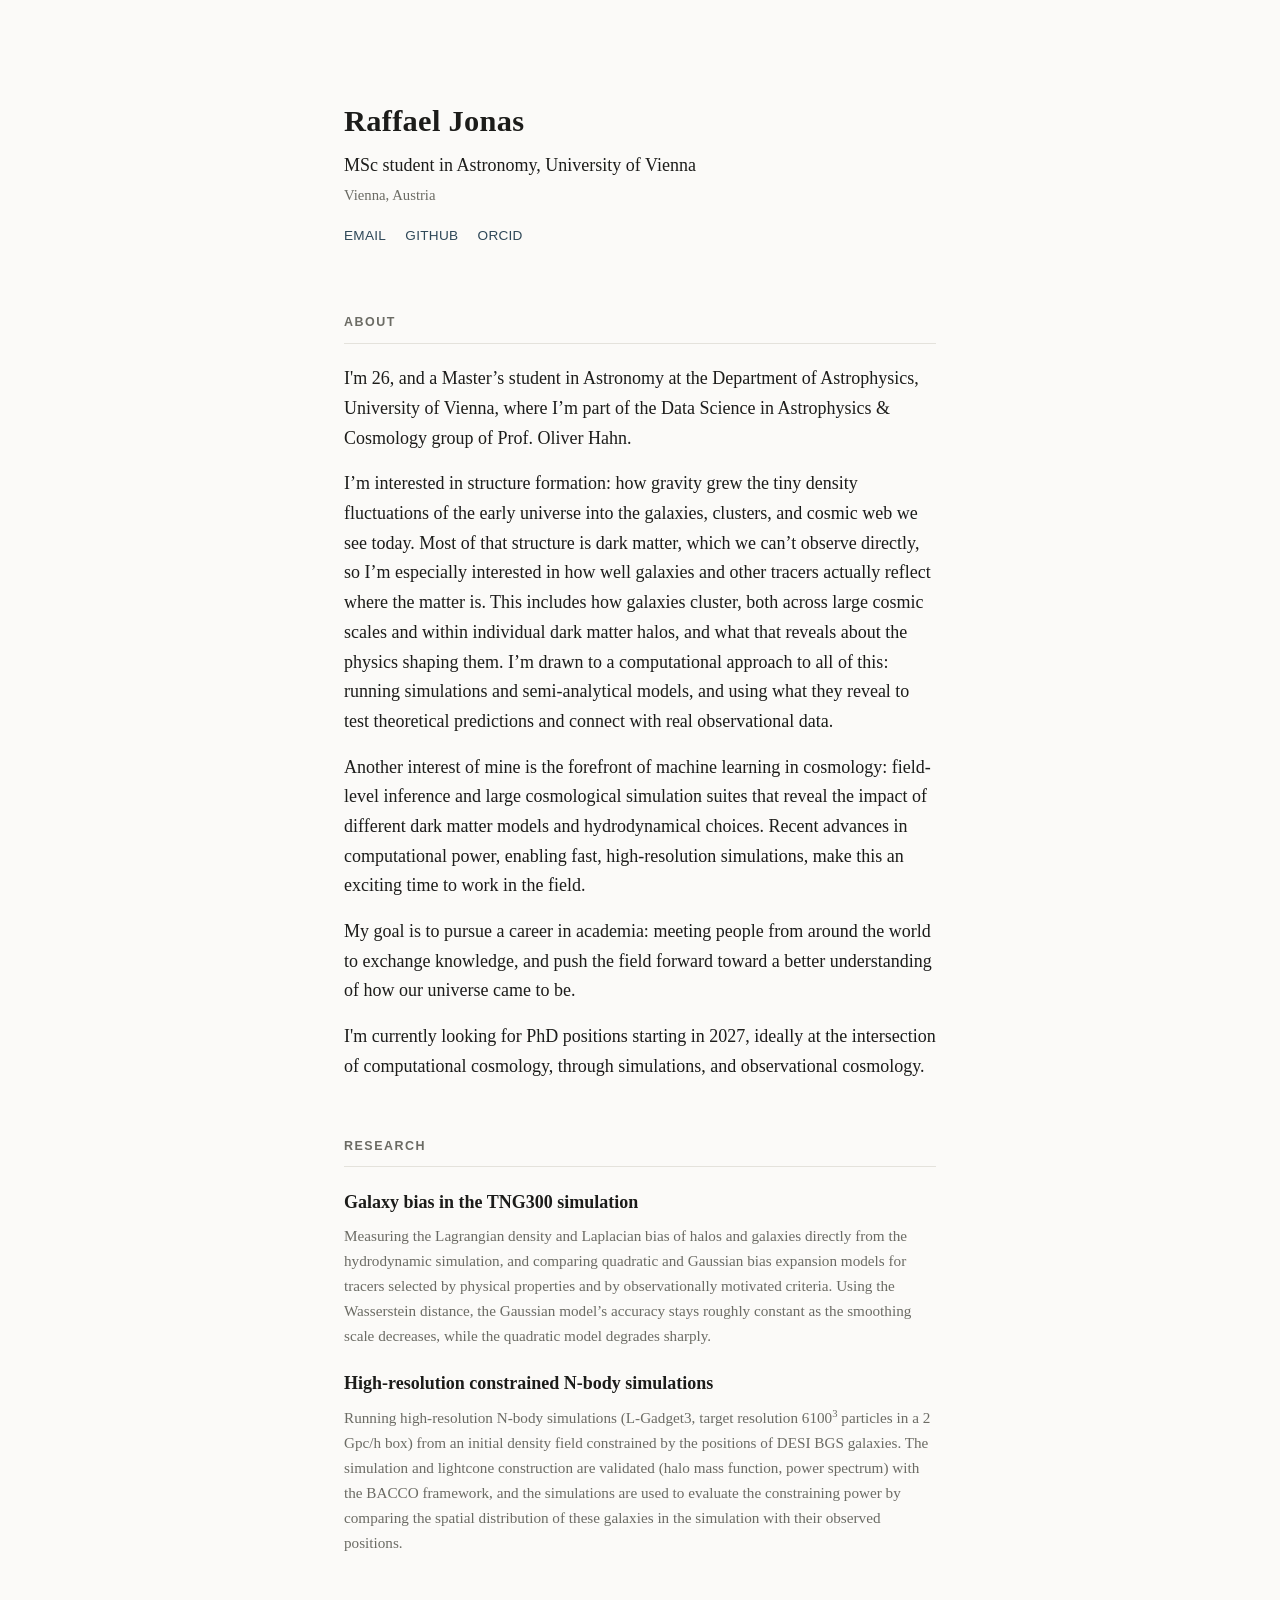
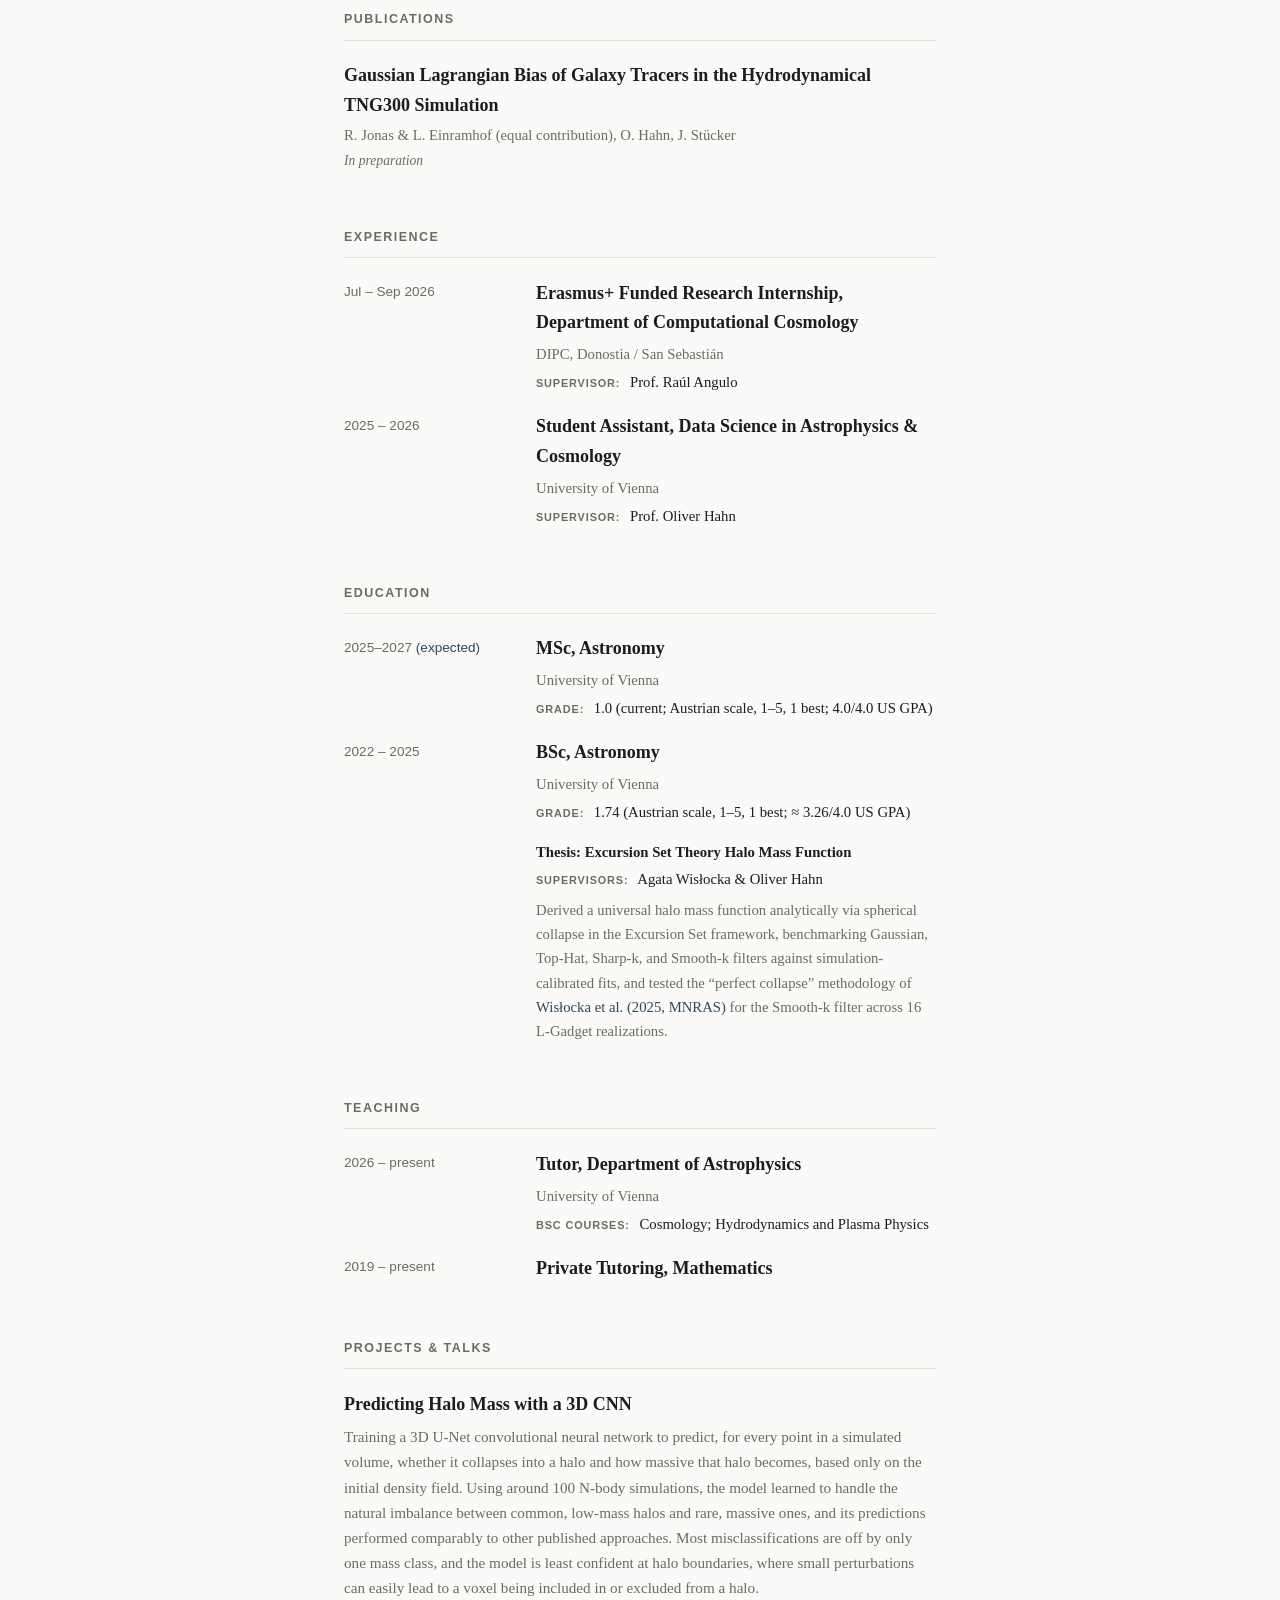
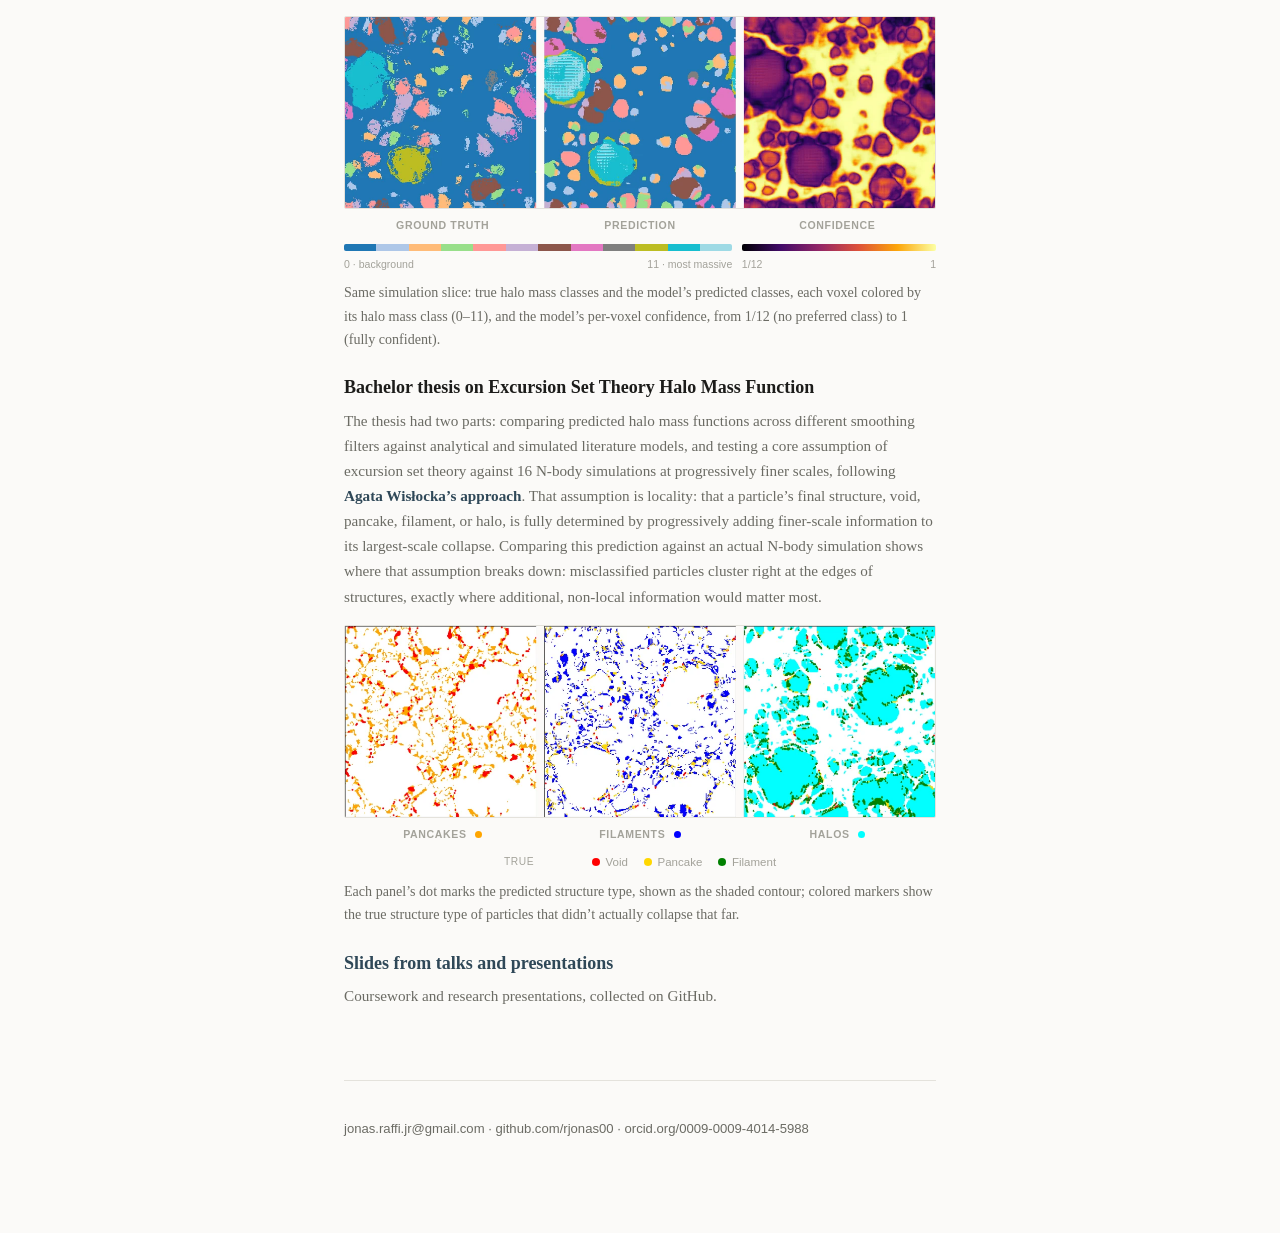
==== commit 7503a59f: "Add Prof. title to Oliver Hahn in student assistant entry" ====
--- a/index.html
+++ b/index.html
@@ -117,7 +117,7 @@
         <div class="detail">
           <span class="what">Student Assistant, Data Science in Astrophysics &amp; Cosmology</span>
           <span class="where">University of Vienna</span>
-          <span class="who"><span class="who-label">Supervisor:</span> Oliver Hahn</span>
+          <span class="who"><span class="who-label">Supervisor:</span> Prof. Oliver Hahn</span>
         </div>
       </li>
     </ul>
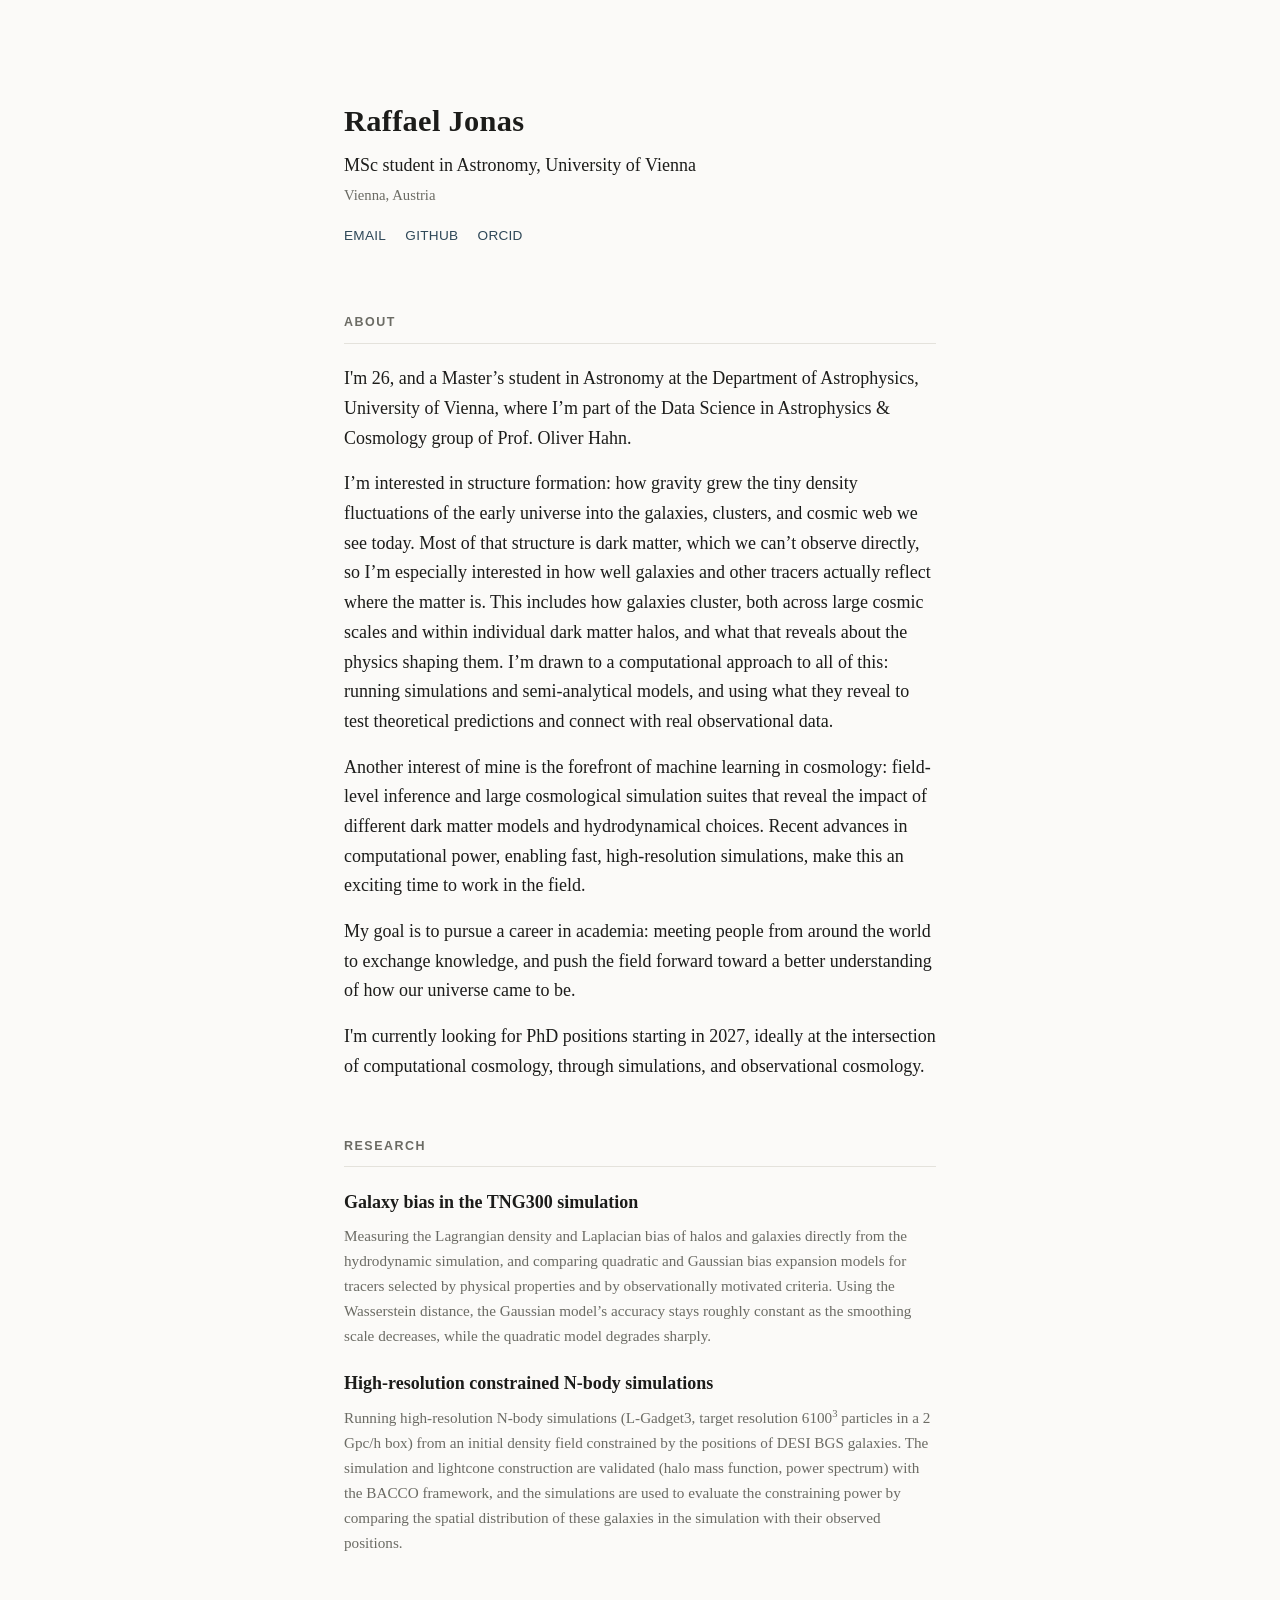
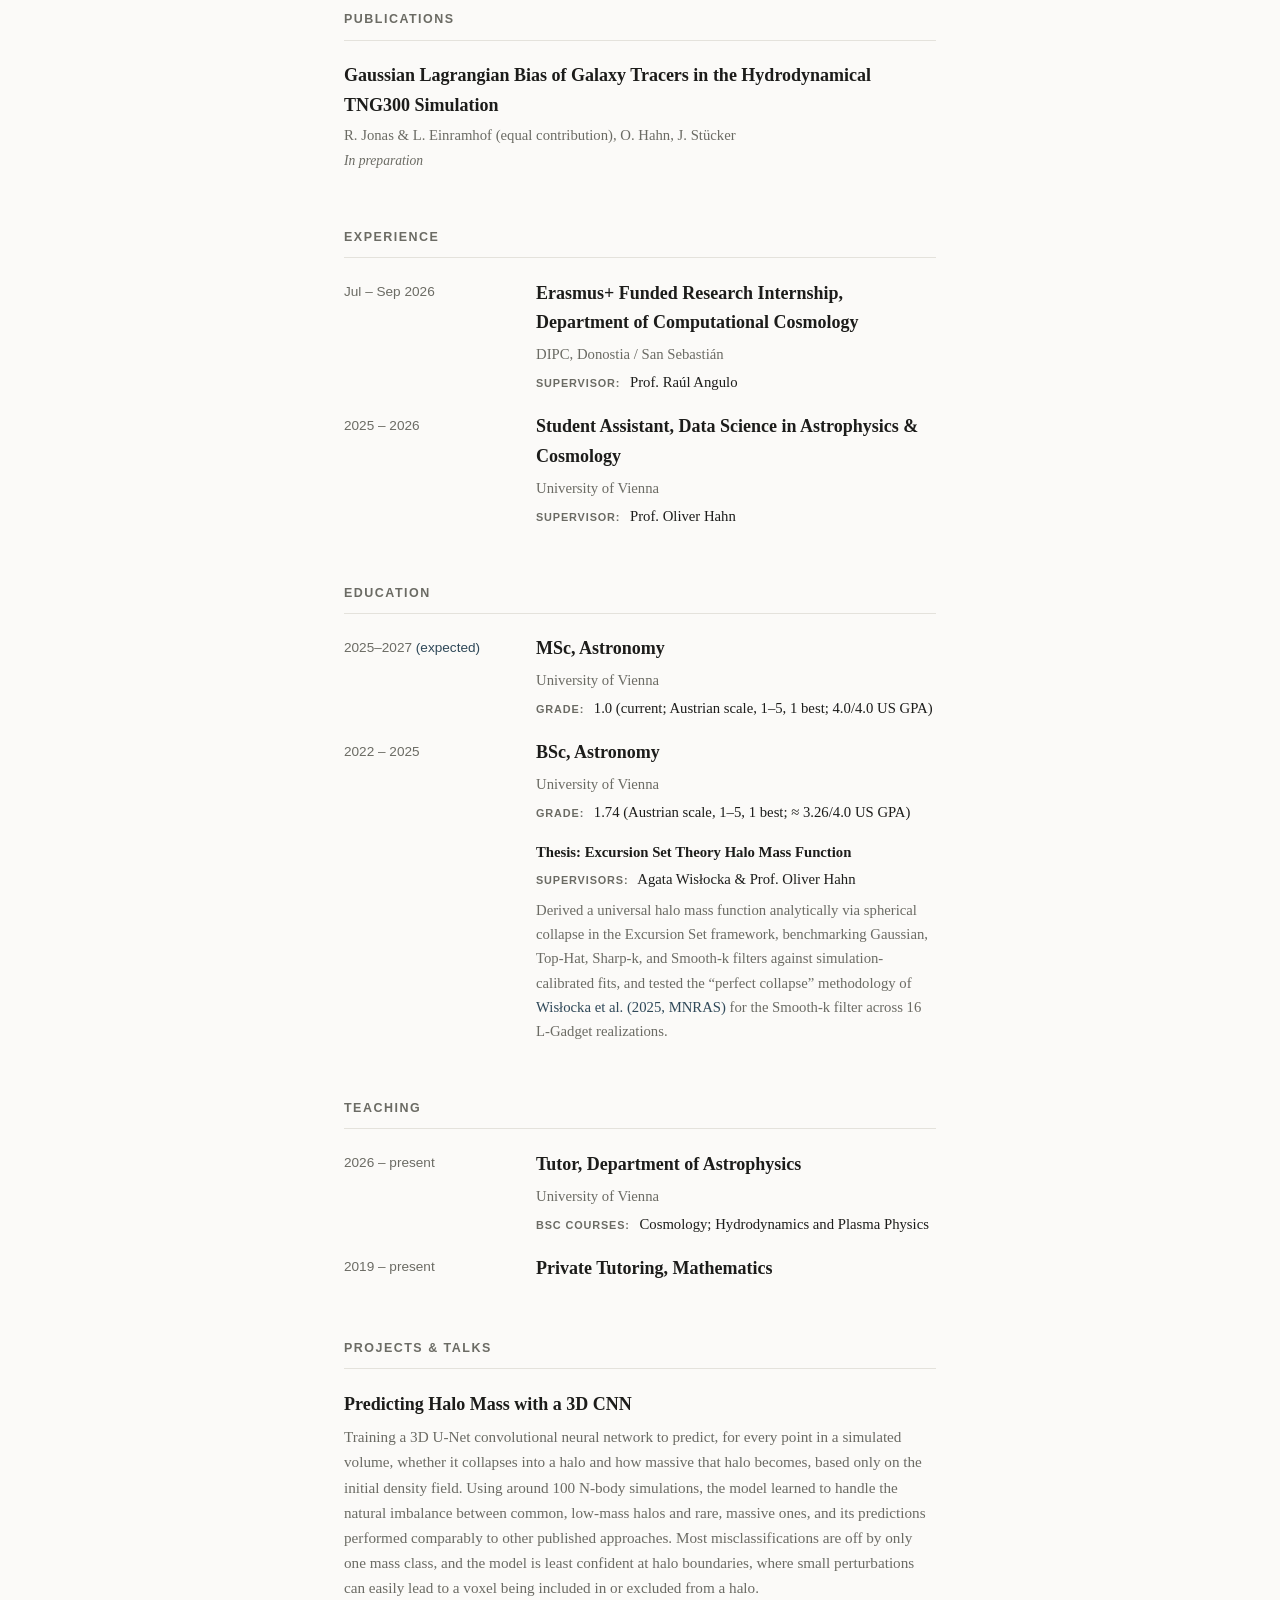
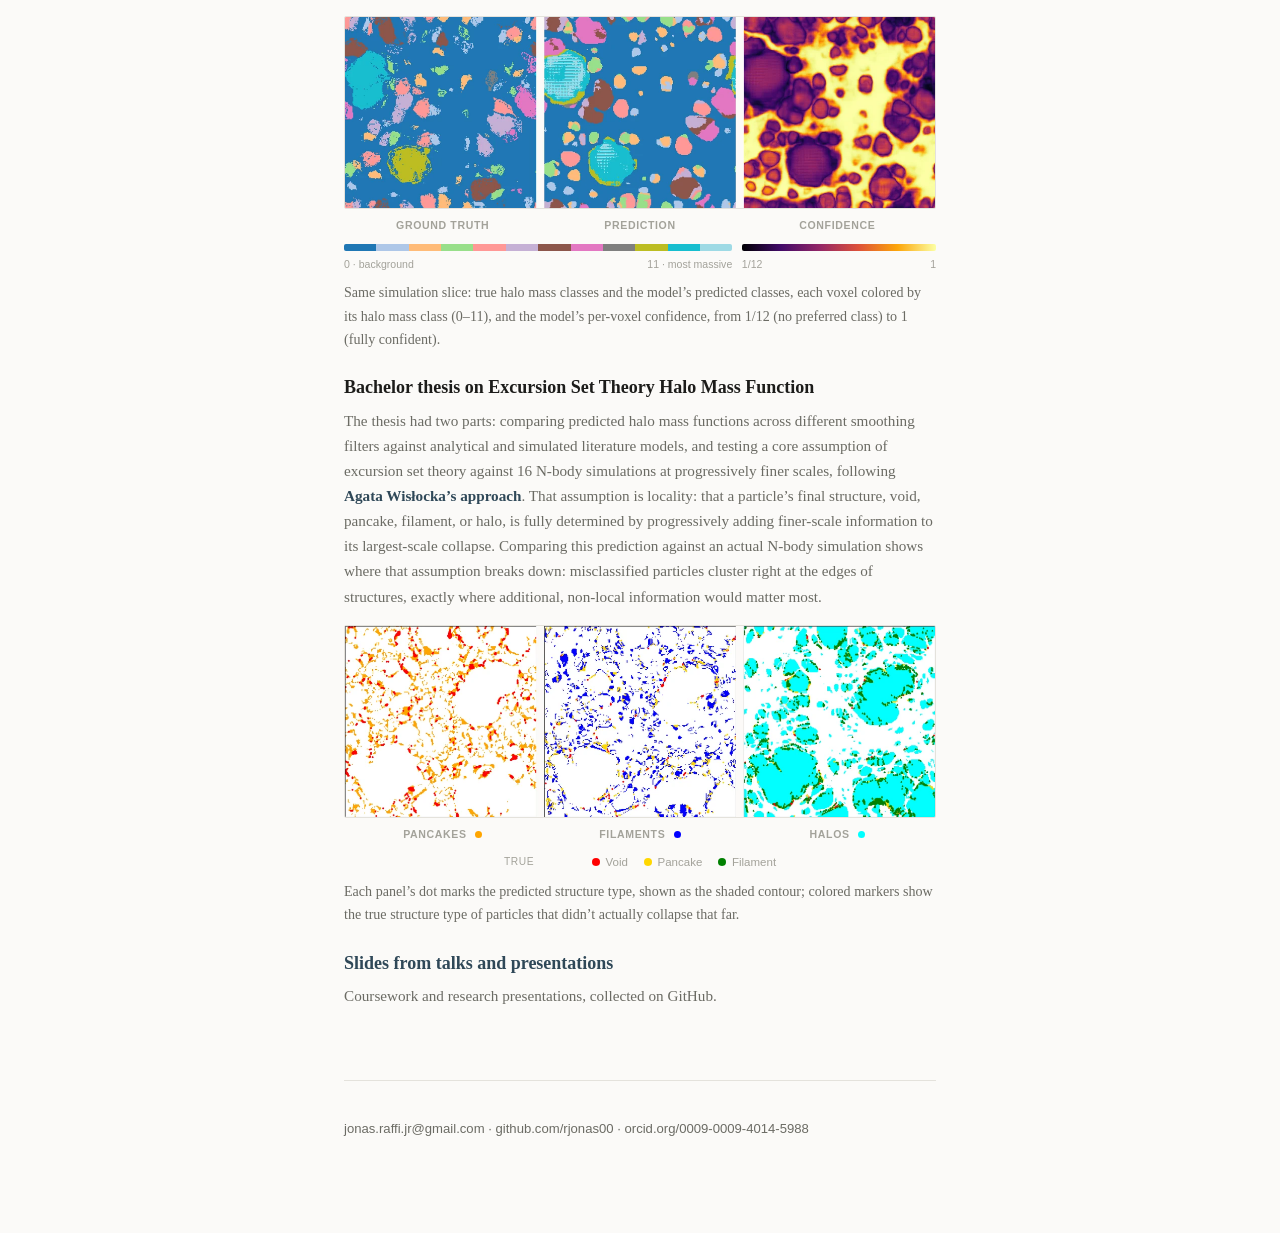
==== commit 4dfc9e2c: "Add Prof. title to Oliver Hahn in BSc thesis entry" ====
--- a/index.html
+++ b/index.html
@@ -142,7 +142,7 @@
           <span class="who"><span class="who-label">Grade:</span> 1.74 (Austrian scale, 1&ndash;5, 1 best; &asymp;&nbsp;3.26/4.0 US GPA)</span>
           <div class="thesis">
             <p class="thesis-title">Thesis: Excursion Set Theory Halo Mass Function</p>
-            <span class="who"><span class="who-label">Supervisors:</span> Agata Wis&#322;ocka &amp; Oliver Hahn</span>
+            <span class="who"><span class="who-label">Supervisors:</span> Agata Wis&#322;ocka &amp; Prof. Oliver Hahn</span>
             <p class="thesis-desc">
               Derived a universal halo mass function analytically via spherical collapse in the
               Excursion Set framework, benchmarking Gaussian, Top-Hat, Sharp-k, and Smooth-k
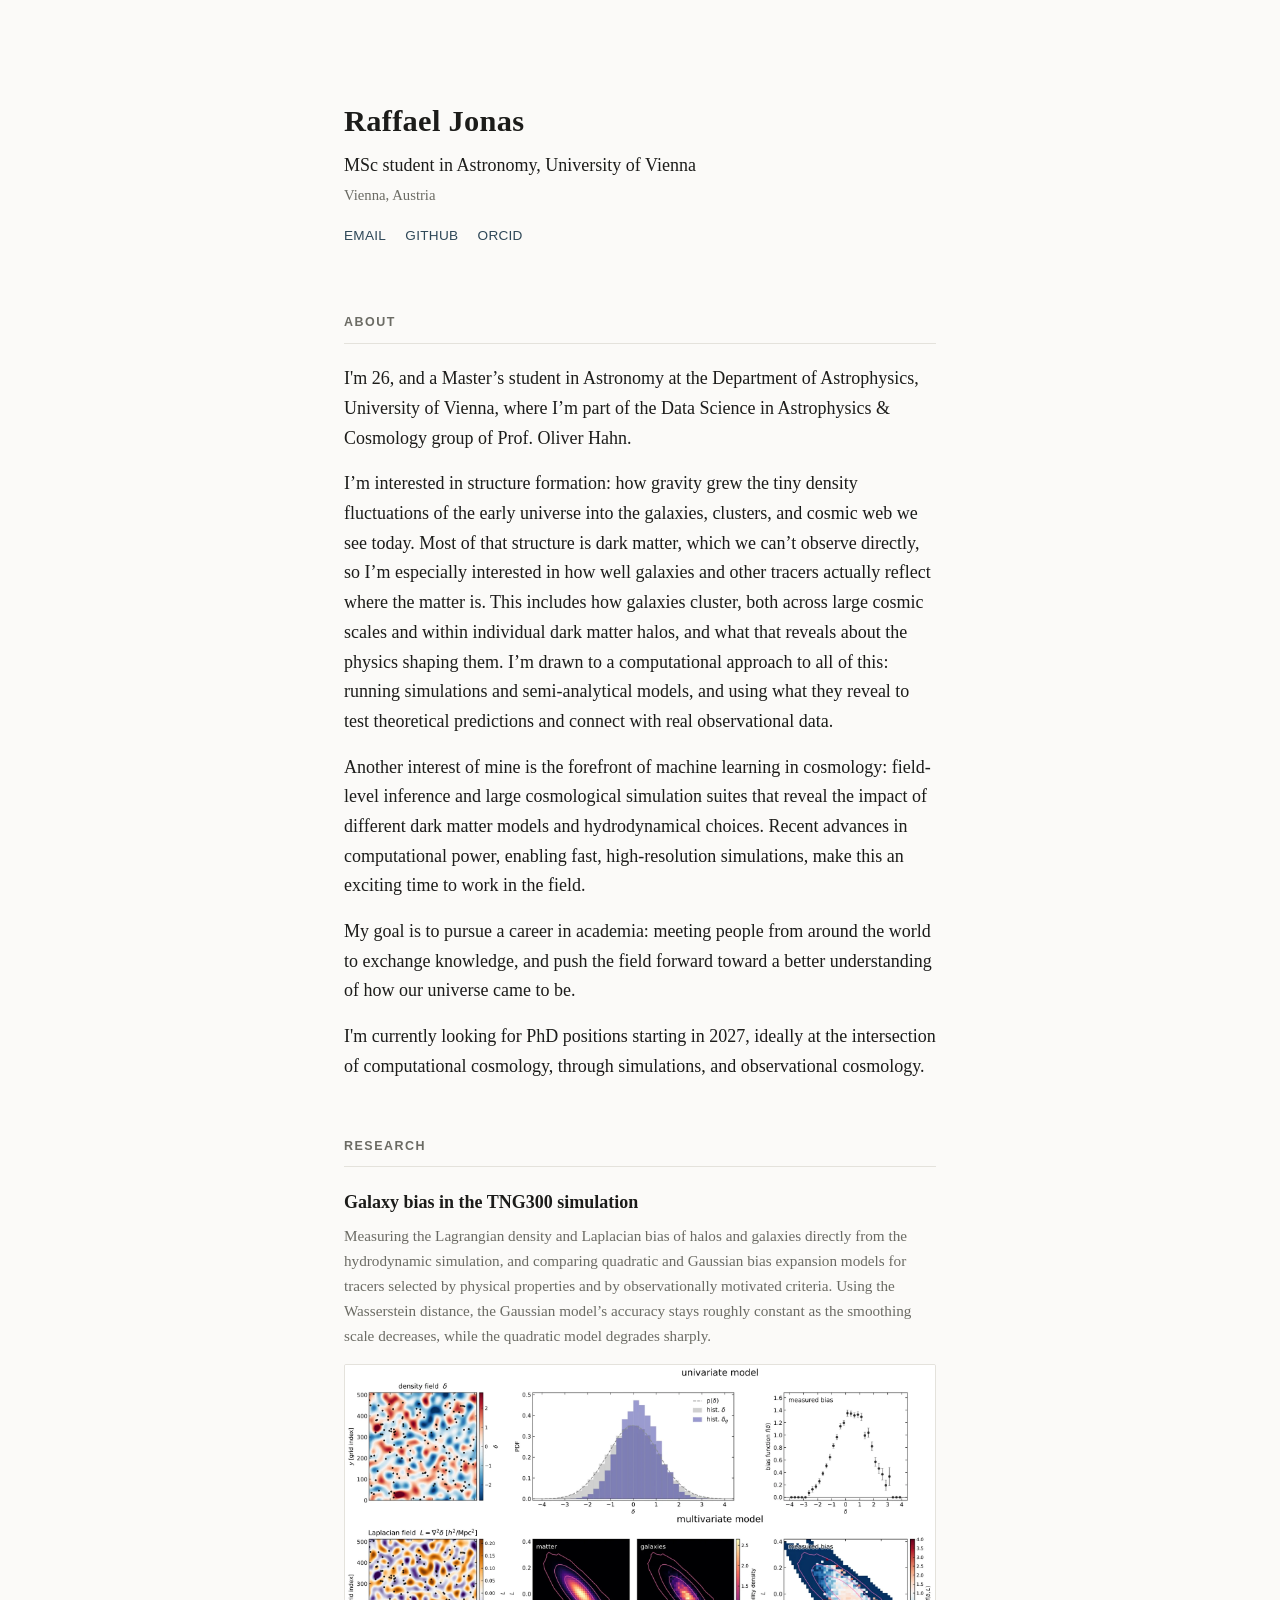
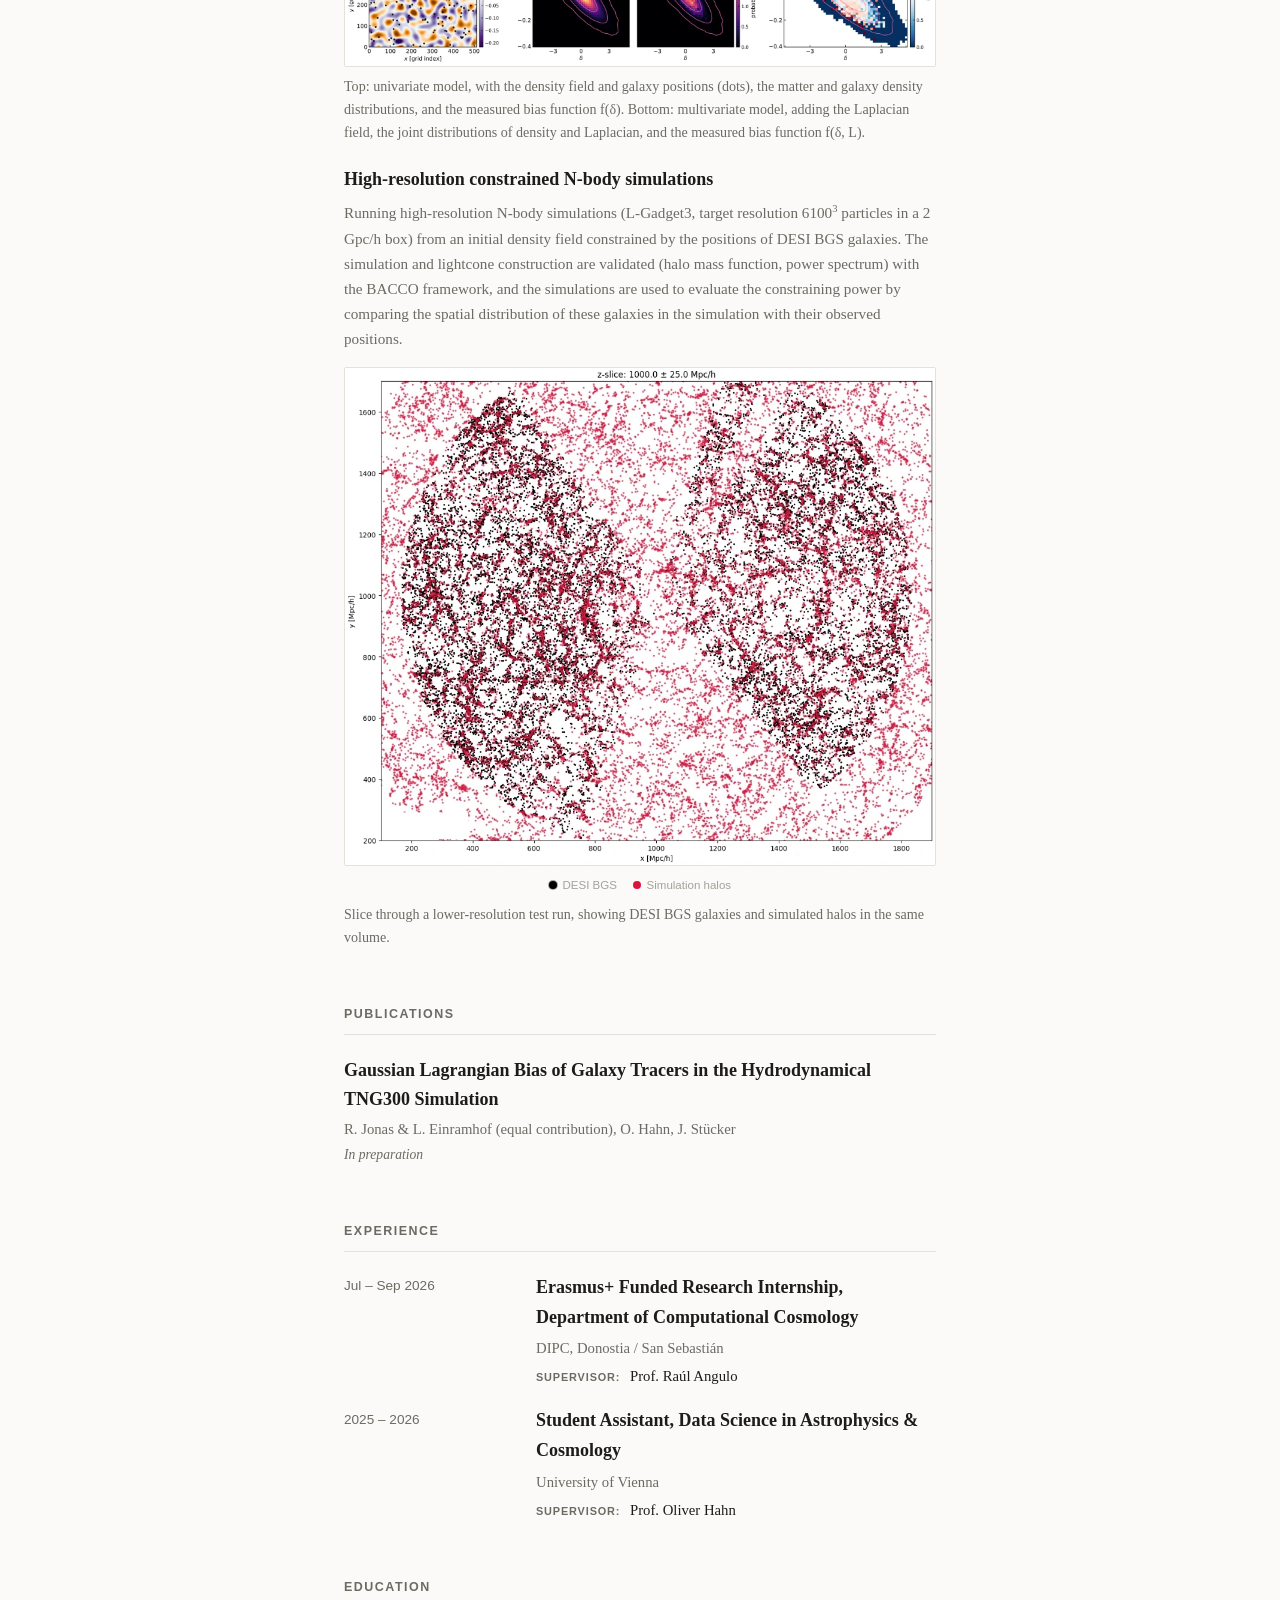
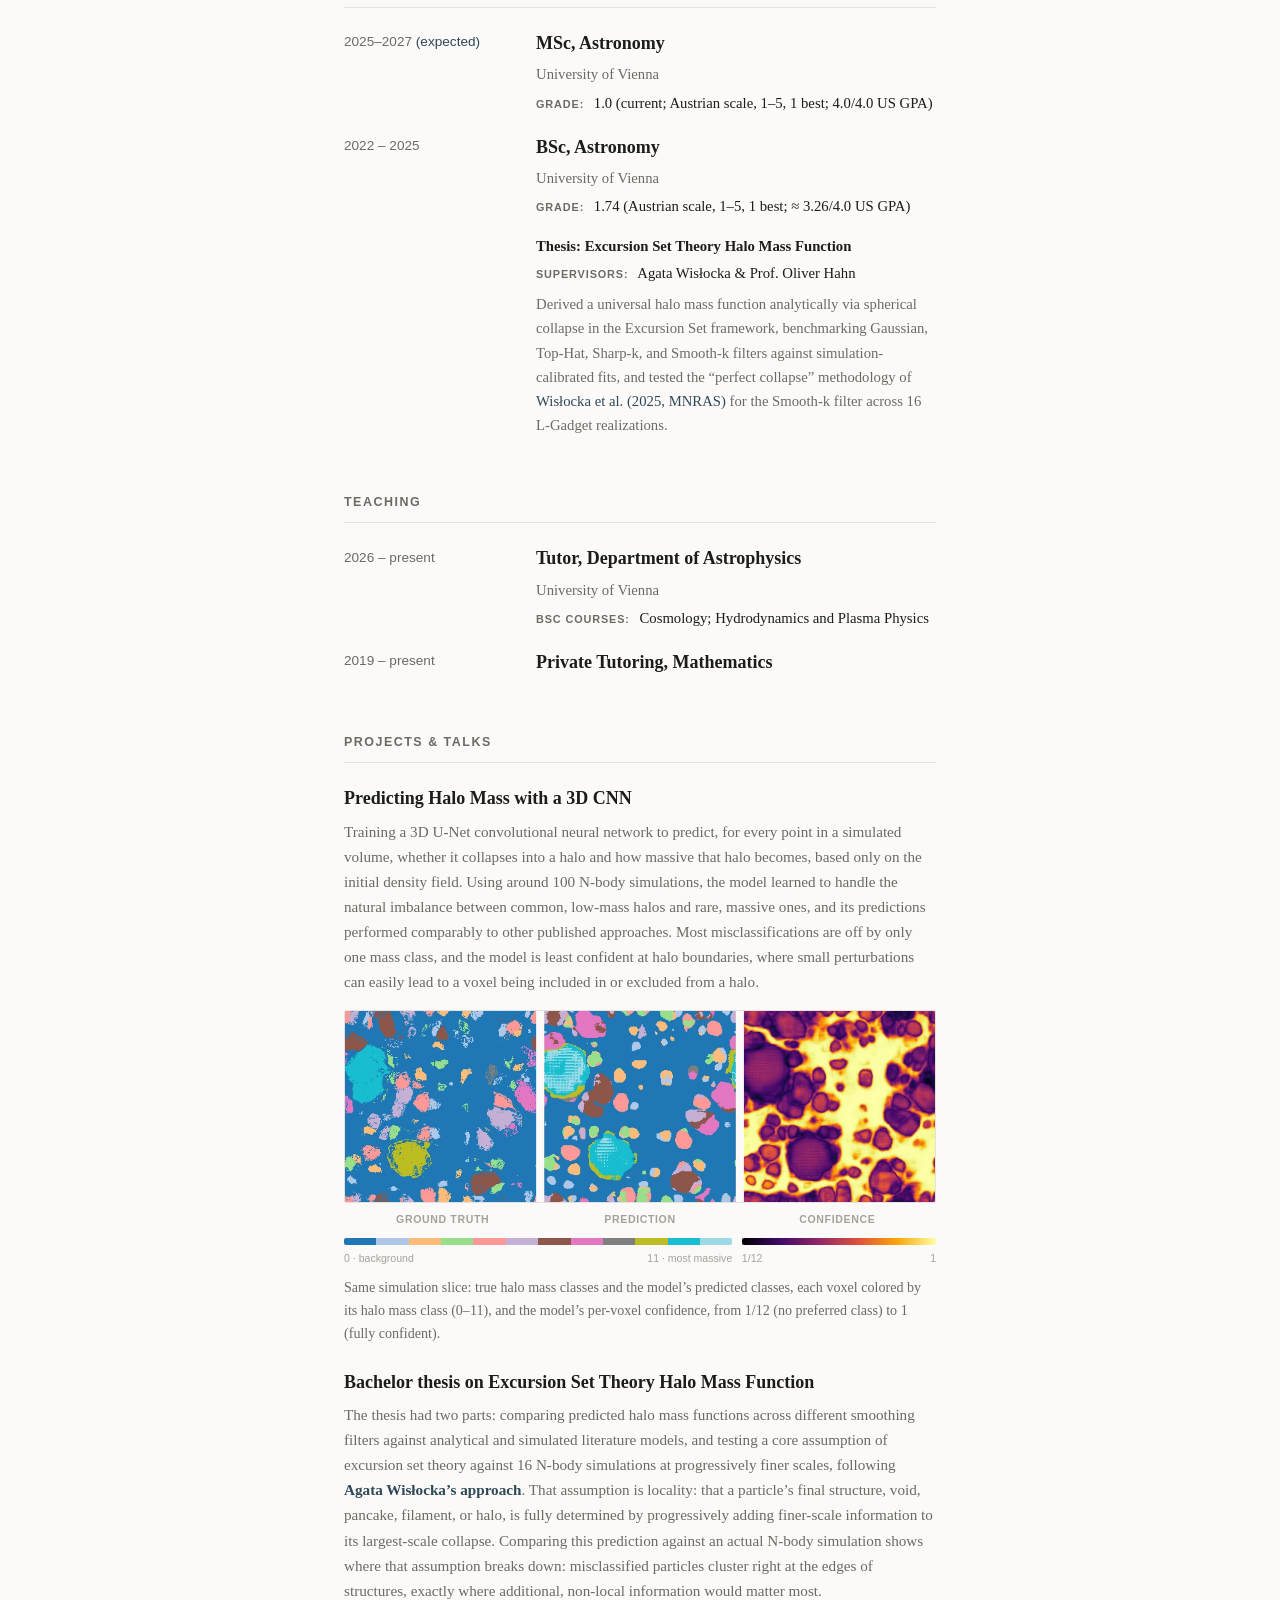
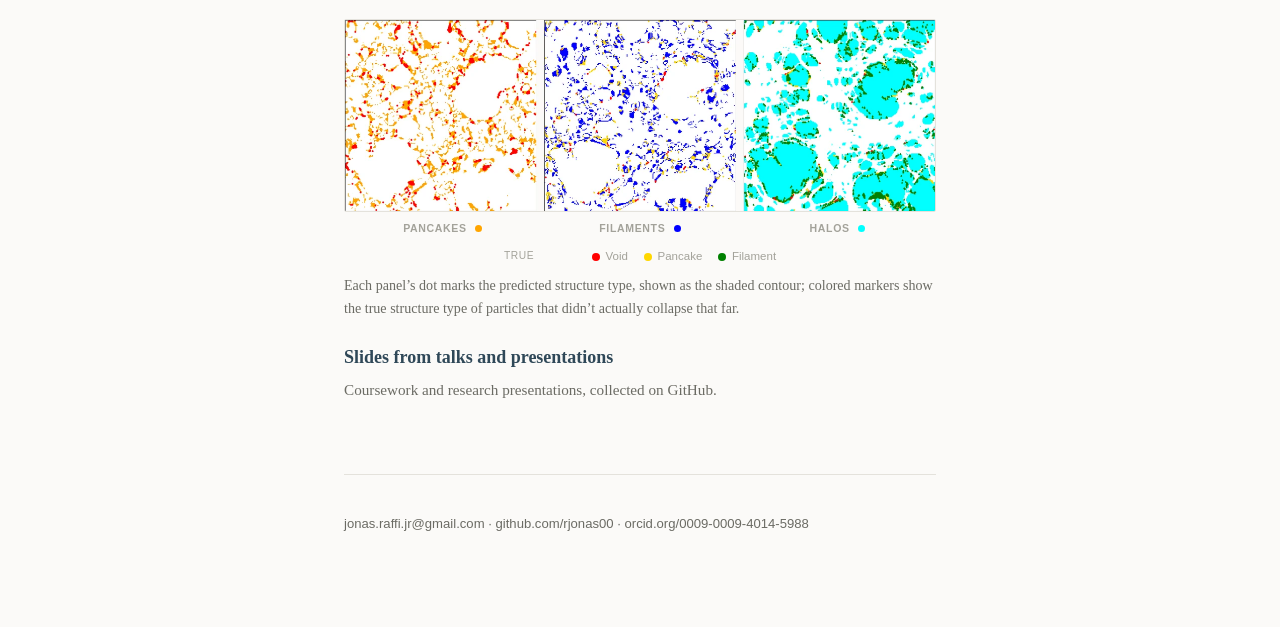
==== commit 512ec9a1: "Add figures to the two current research projects Lagrangian bias overview figure for the TNG300 proj" ====
--- a/index.html
+++ b/index.html
@@ -73,6 +73,15 @@
           roughly constant as the smoothing scale decreases, while the quadratic model degrades
           sharply.
         </p>
+        <figure class="figure">
+          <img src="images/lagrangian-bias-overview.webp" alt="Top row: the smoothed density field with galaxy positions, the matter and galaxy density distributions, and the measured bias function of the density. Bottom row: the Laplacian field, the joint distributions of density and Laplacian for matter and galaxies, and the measured two-dimensional bias function.">
+          <figcaption>
+            Top: univariate model, with the density field and galaxy positions (dots), the matter
+            and galaxy density distributions, and the measured bias function f(&delta;). Bottom:
+            multivariate model, adding the Laplacian field, the joint distributions of density
+            and Laplacian, and the measured bias function f(&delta;, L).
+          </figcaption>
+        </figure>
       </li>
       <li>
         <div class="row">
@@ -86,6 +95,19 @@
           simulations are used to evaluate the constraining power by comparing the spatial
           distribution of these galaxies in the simulation with their observed positions.
         </p>
+        <figure class="figure">
+          <img src="images/constrained-sim-slice.webp" alt="A slice through a lower-resolution test run of the constrained simulation, showing DESI BGS galaxies in black inside the two survey footprints and simulated halos in red filling the whole box.">
+          <div class="dot-legend">
+            <div class="dot-row">
+              <span><i style="background:#000;box-shadow:0 0 0 1px var(--faint)"></i>DESI BGS</span>
+              <span><i style="background:#dc143c"></i>Simulation halos</span>
+            </div>
+          </div>
+          <figcaption>
+            Slice through a lower-resolution test run, showing DESI BGS galaxies and simulated
+            halos in the same volume.
+          </figcaption>
+        </figure>
       </li>
     </ul>
   </section>
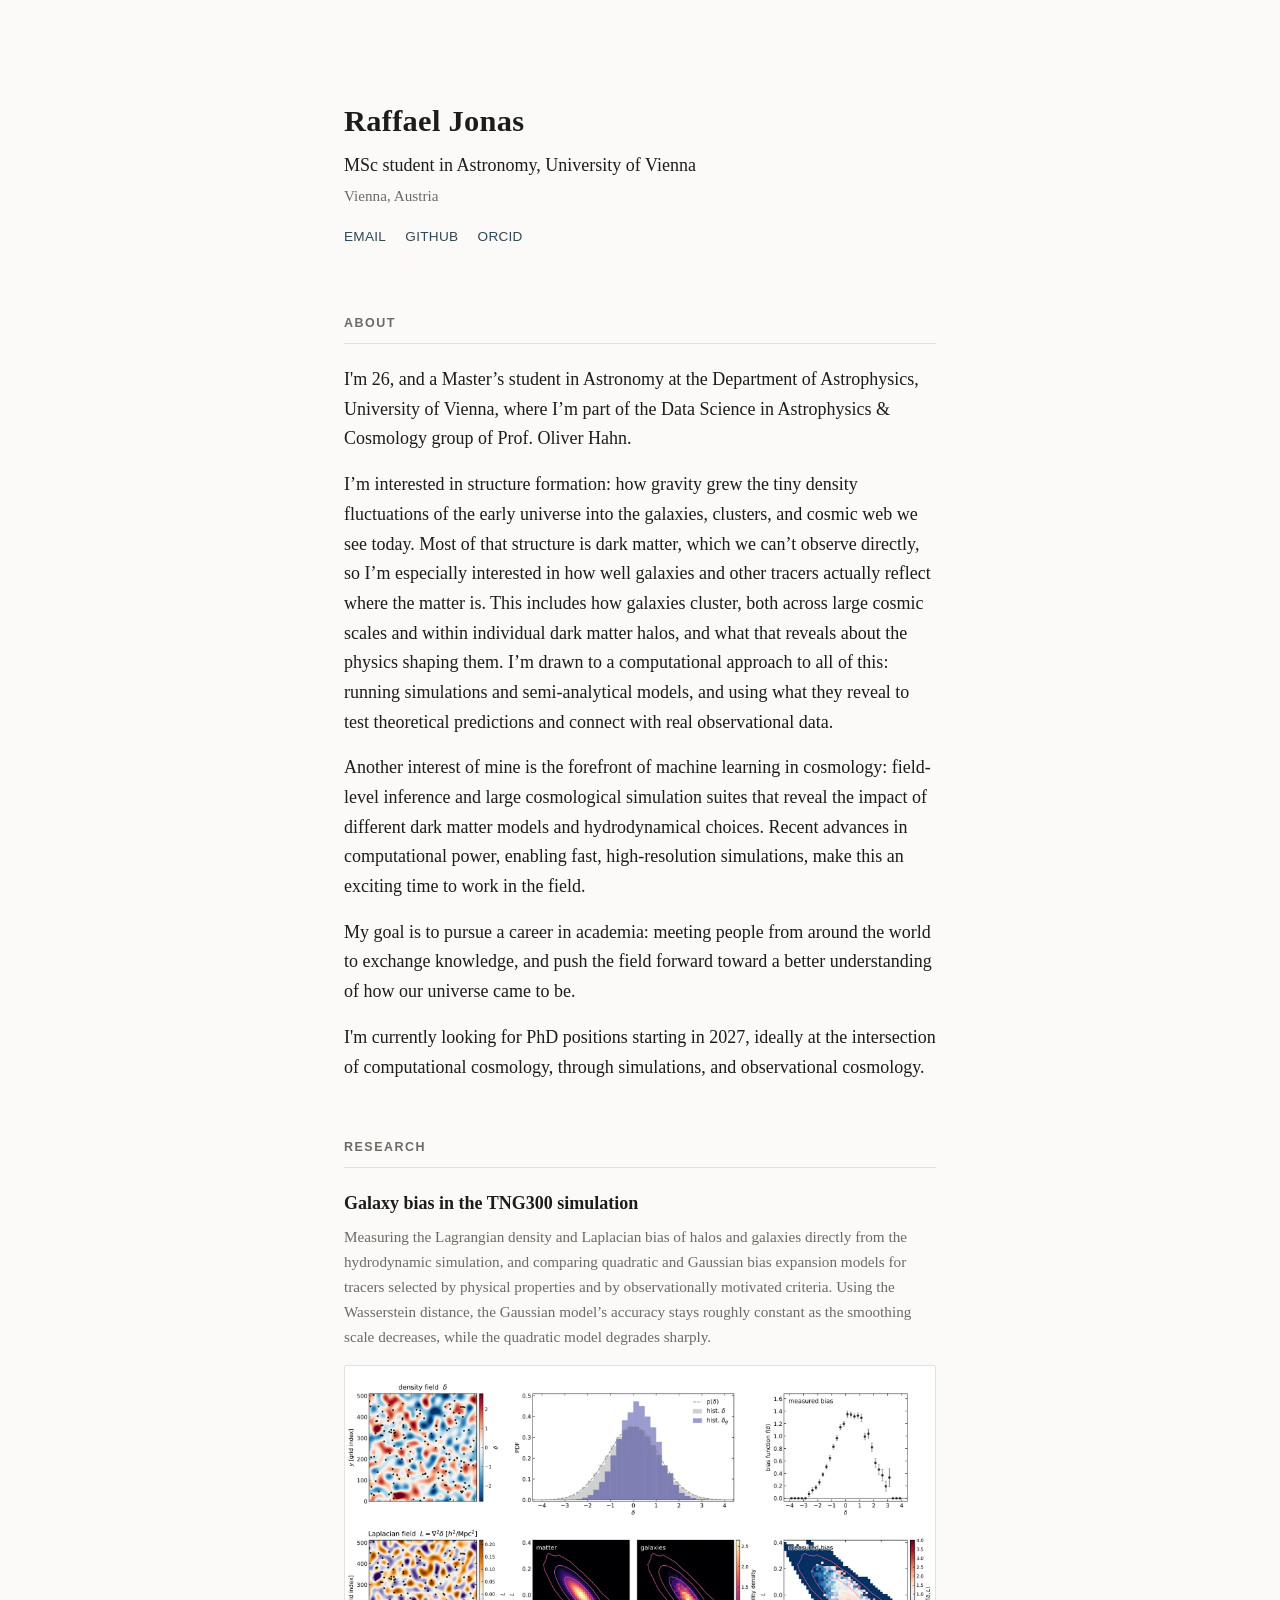
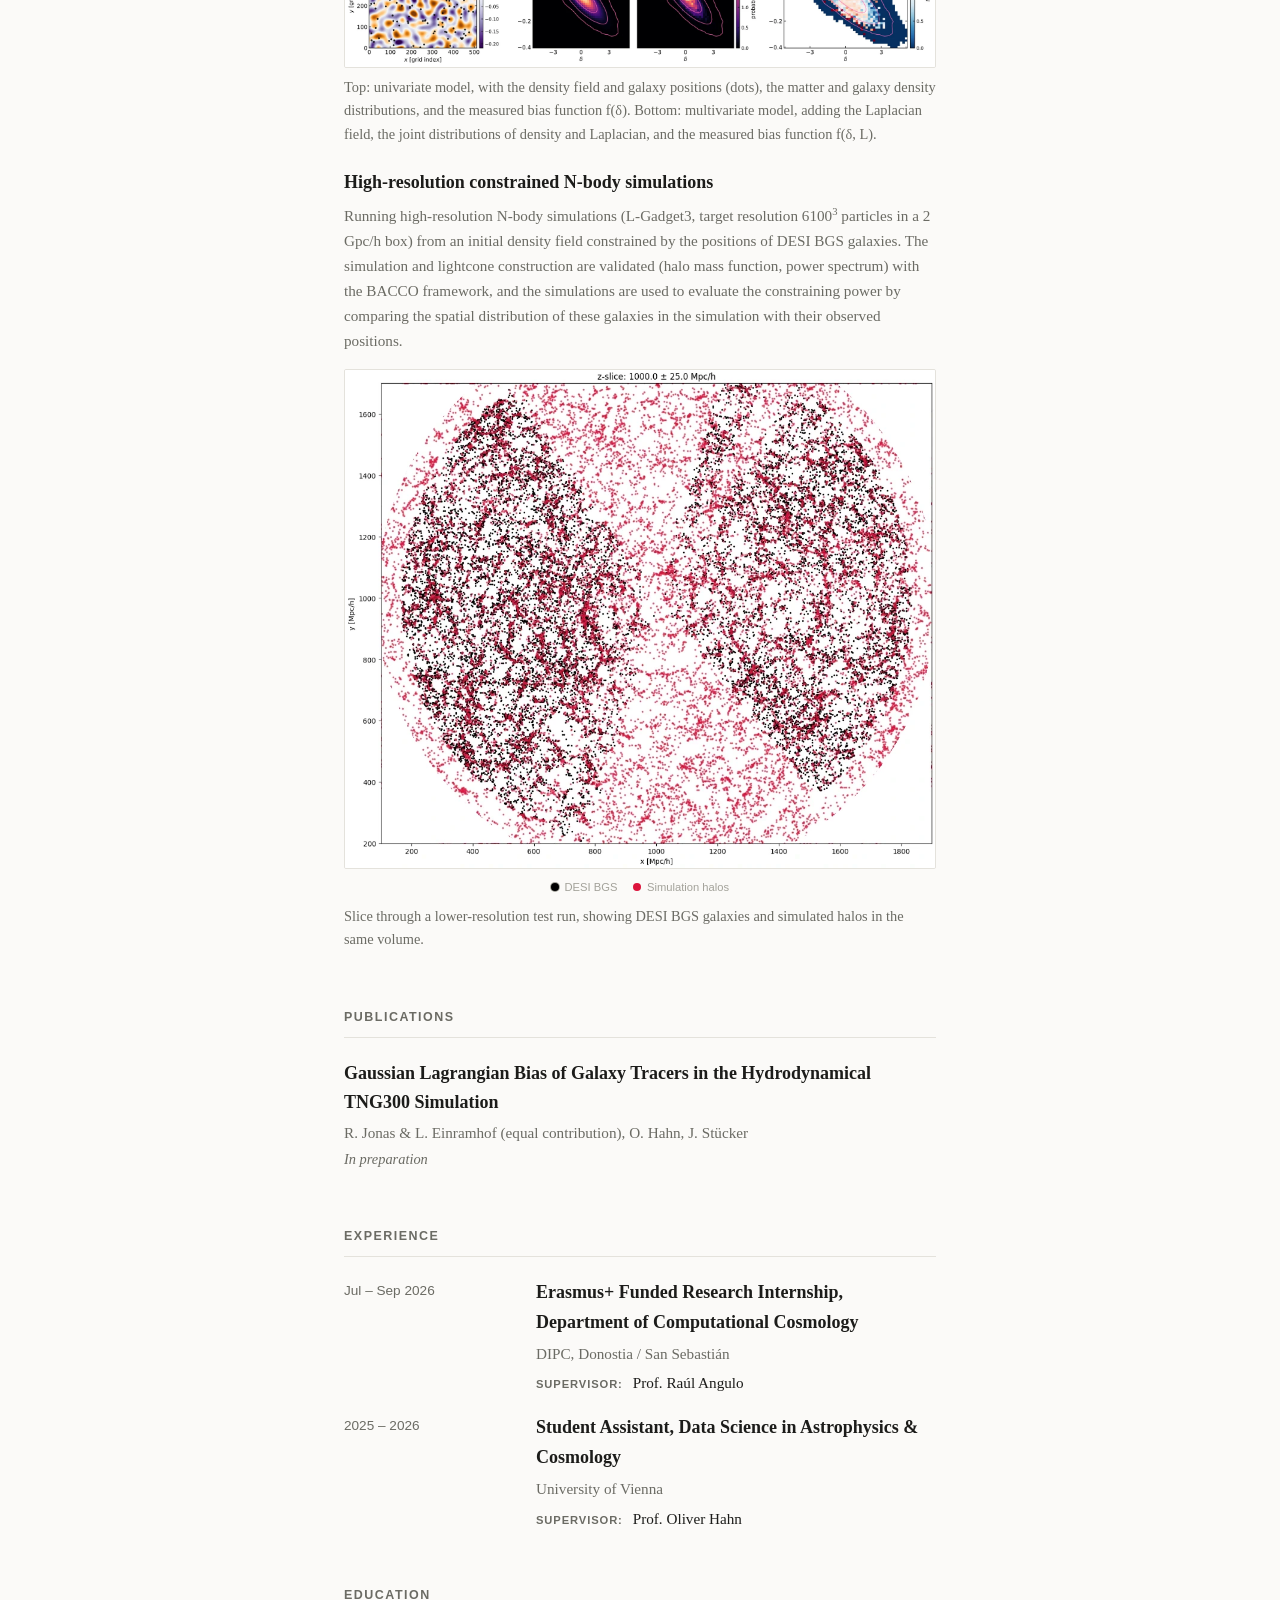
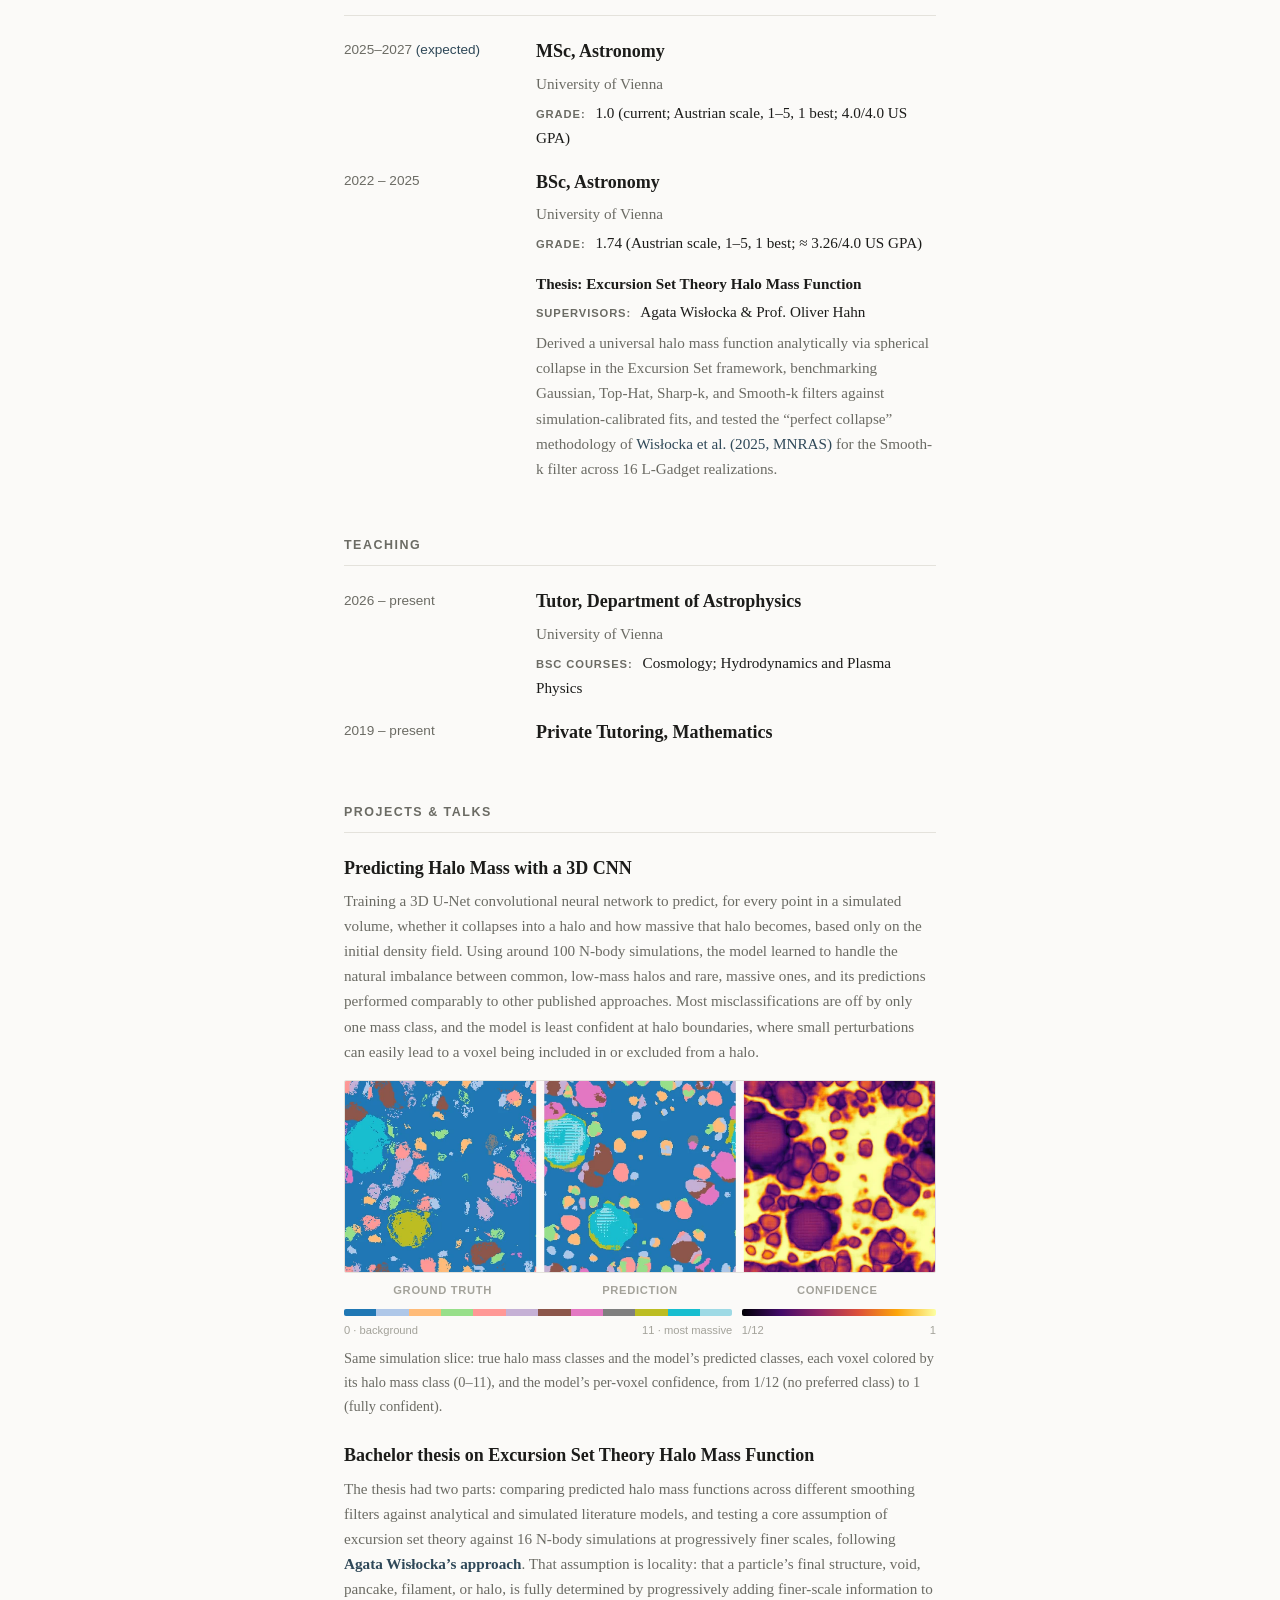
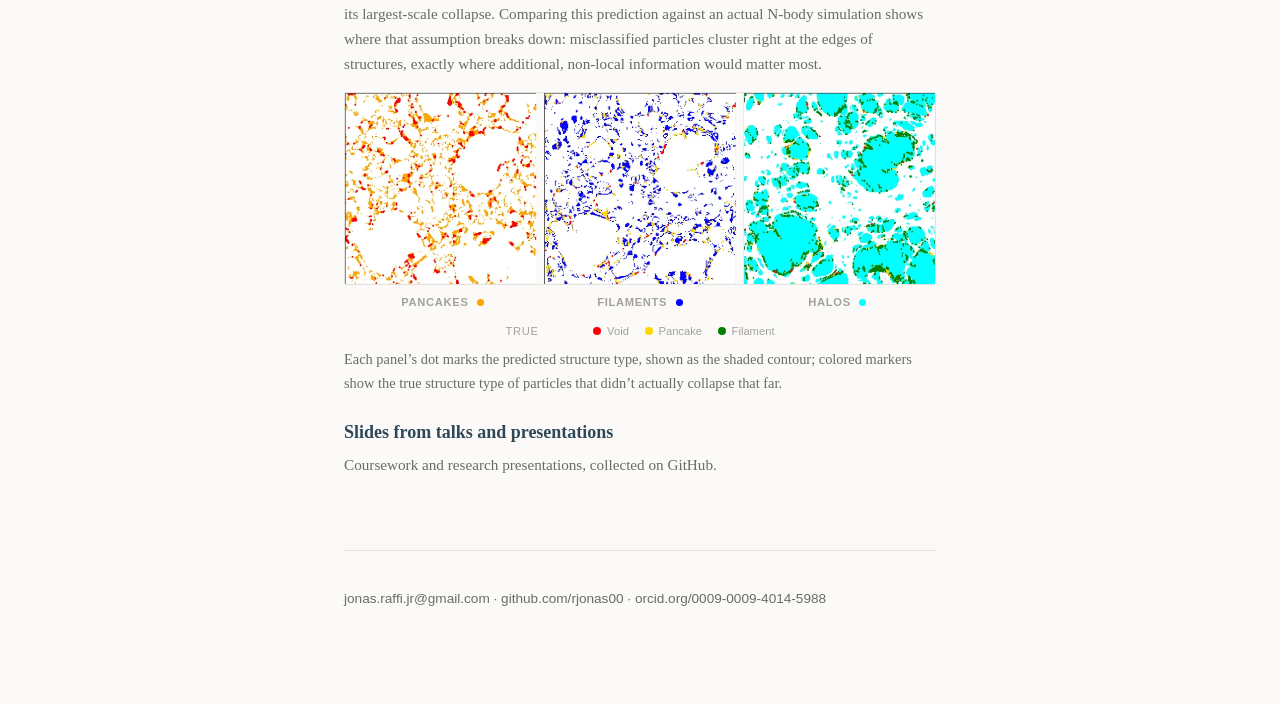
==== commit 591713c8: "Unify font sizes across the page Descriptions and detail lines share one size, captions and status s" ====
--- a/index.html
+++ b/index.html
@@ -5,7 +5,7 @@
 <meta name="viewport" content="width=device-width, initial-scale=1.0">
 <title>Raffael Jonas</title>
 <meta name="description" content="Raffael Jonas, MSc student in Astronomy at the University of Vienna. Cosmological simulations, galaxy–halo connection, assembly bias.">
-<link rel="stylesheet" href="style.css?v=19">
+<link rel="stylesheet" href="style.css?v=21">
 </head>
 <body>
 
--- a/style.css
+++ b/style.css
@@ -61,7 +61,7 @@
 .location {
   margin: 0.15rem 0 0;
   color: var(--muted);
-  font-size: 0.92rem;
+  font-size: 0.95rem;
 }
 
 .links {
@@ -149,19 +149,19 @@
 
 .timeline .where {
   color: var(--muted);
-  font-size: 0.92rem;
+  font-size: 0.95rem;
 }
 
 .timeline .who {
   color: var(--text);
-  font-size: 0.92rem;
+  font-size: 0.95rem;
 }
 
 .timeline .who-label {
   display: inline;
   color: var(--muted);
   font-family: -apple-system, BlinkMacSystemFont, "Segoe UI", Helvetica, Arial, sans-serif;
-  font-size: 0.68rem;
+  font-size: 0.7rem;
   font-weight: 600;
   letter-spacing: 0.08em;
   text-transform: uppercase;
@@ -178,14 +178,14 @@
 .timeline .thesis-title {
   margin: 0;
   font-weight: 600;
-  font-size: 0.92rem;
+  font-size: 0.95rem;
   color: var(--text);
 }
 
 .timeline .thesis-desc {
   margin: 0.2rem 0 0;
   color: var(--muted);
-  font-size: 0.92rem;
+  font-size: 0.95rem;
 }
 
 .current-projects {
@@ -243,12 +243,12 @@
 
 .pub-authors {
   color: var(--muted);
-  font-size: 0.92rem;
+  font-size: 0.95rem;
 }
 
 .pub-status {
   color: var(--muted);
-  font-size: 0.85rem;
+  font-size: 0.9rem;
   font-style: italic;
 }
 
@@ -292,7 +292,7 @@
   justify-content: space-between;
   margin-top: 0.5rem;
   font-family: -apple-system, BlinkMacSystemFont, "Segoe UI", Helvetica, Arial, sans-serif;
-  font-size: 0.66rem;
+  font-size: 0.7rem;
   font-weight: 600;
   letter-spacing: 0.06em;
   text-transform: uppercase;
@@ -342,7 +342,7 @@
   gap: 0.6rem;
   margin-top: 0.3rem;
   font-family: -apple-system, BlinkMacSystemFont, "Segoe UI", Helvetica, Arial, sans-serif;
-  font-size: 0.66rem;
+  font-size: 0.7rem;
   color: var(--faint);
 }
 
@@ -370,7 +370,7 @@
 .figure figcaption {
   margin-top: 0.5rem;
   color: var(--muted);
-  font-size: 0.88rem;
+  font-size: 0.9rem;
 }
 
 .dot-legend {
@@ -379,7 +379,7 @@
   gap: 0.4rem;
   margin-top: 0.6rem;
   font-family: -apple-system, BlinkMacSystemFont, "Segoe UI", Helvetica, Arial, sans-serif;
-  font-size: 0.72rem;
+  font-size: 0.7rem;
   color: var(--faint);
 }
 
@@ -395,7 +395,7 @@
   text-align: right;
   text-transform: uppercase;
   letter-spacing: 0.06em;
-  font-size: 0.64rem;
+  font-size: 0.7rem;
 }
 
 .dot-row span {
@@ -416,7 +416,7 @@
   padding-top: 1.5rem;
   border-top: 1px solid var(--rule);
   font-family: -apple-system, BlinkMacSystemFont, "Segoe UI", Helvetica, Arial, sans-serif;
-  font-size: 0.82rem;
+  font-size: 0.85rem;
   color: var(--muted);
 }
 
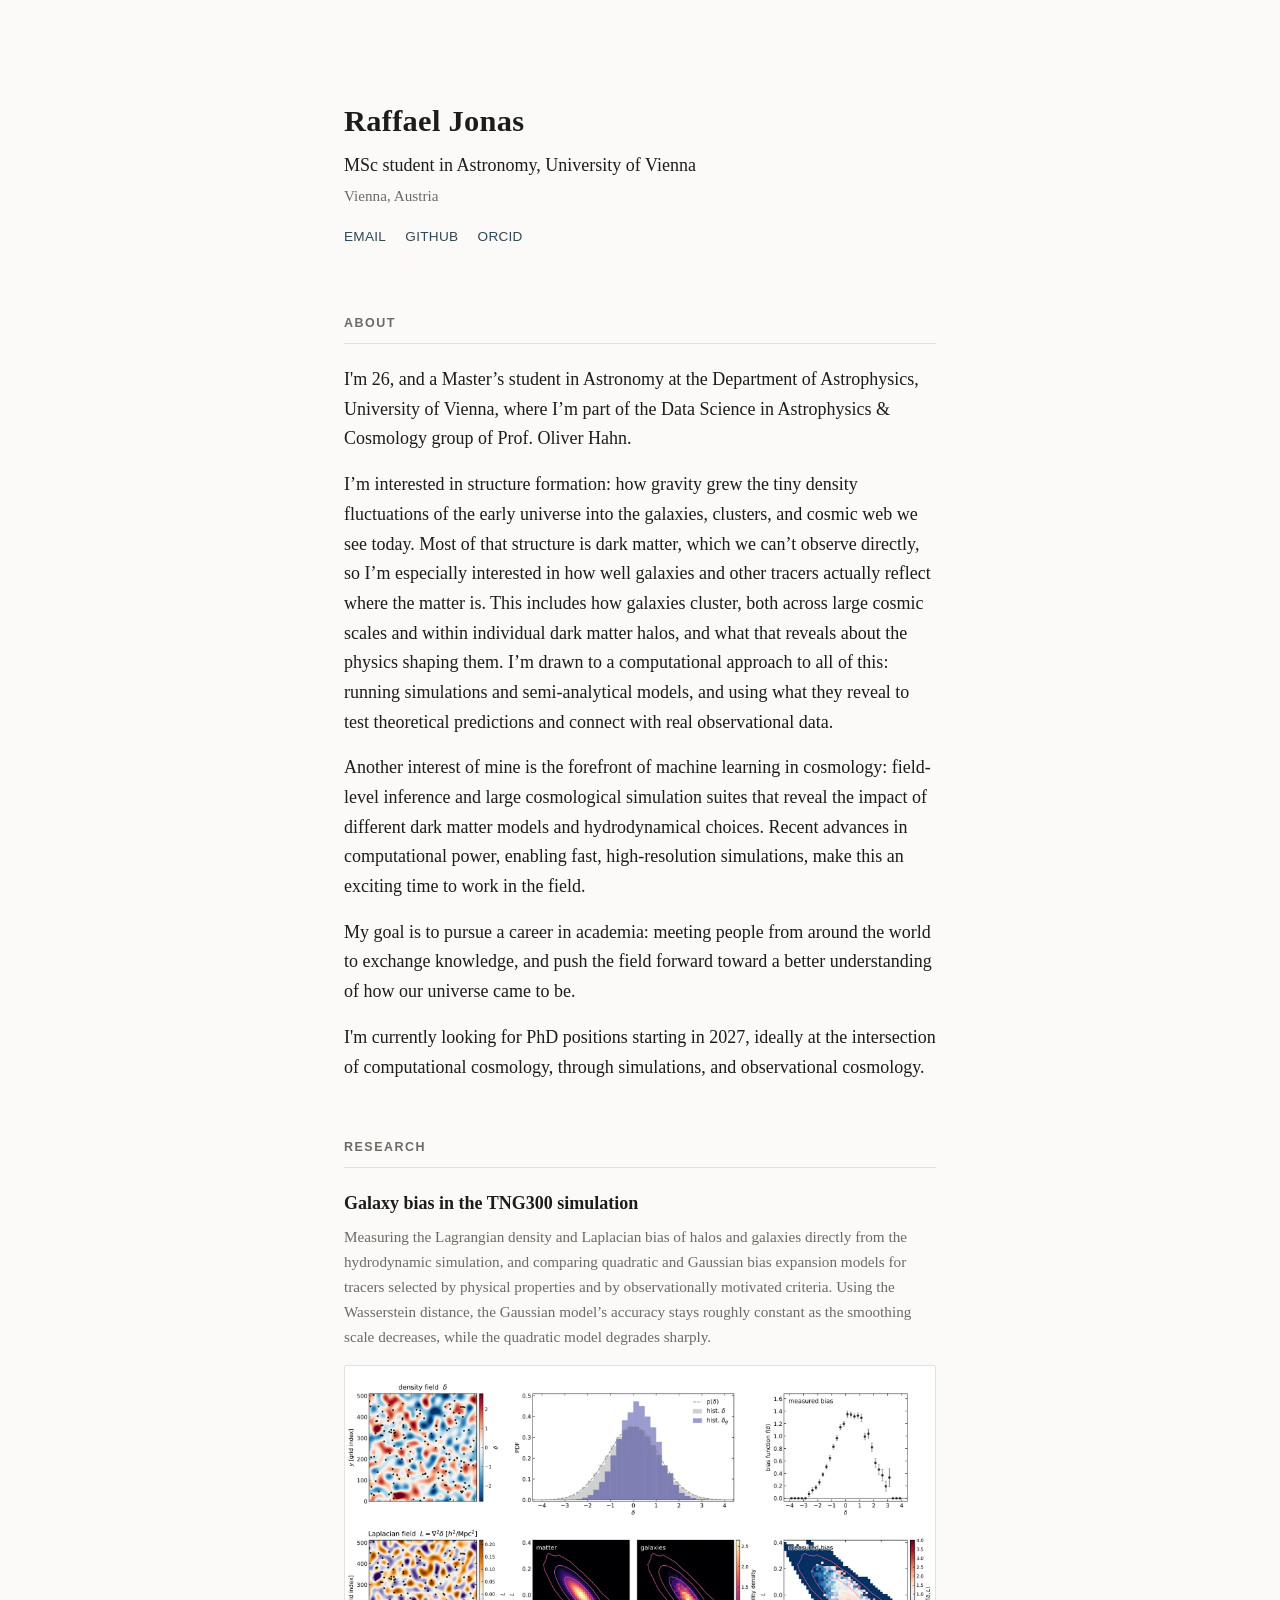
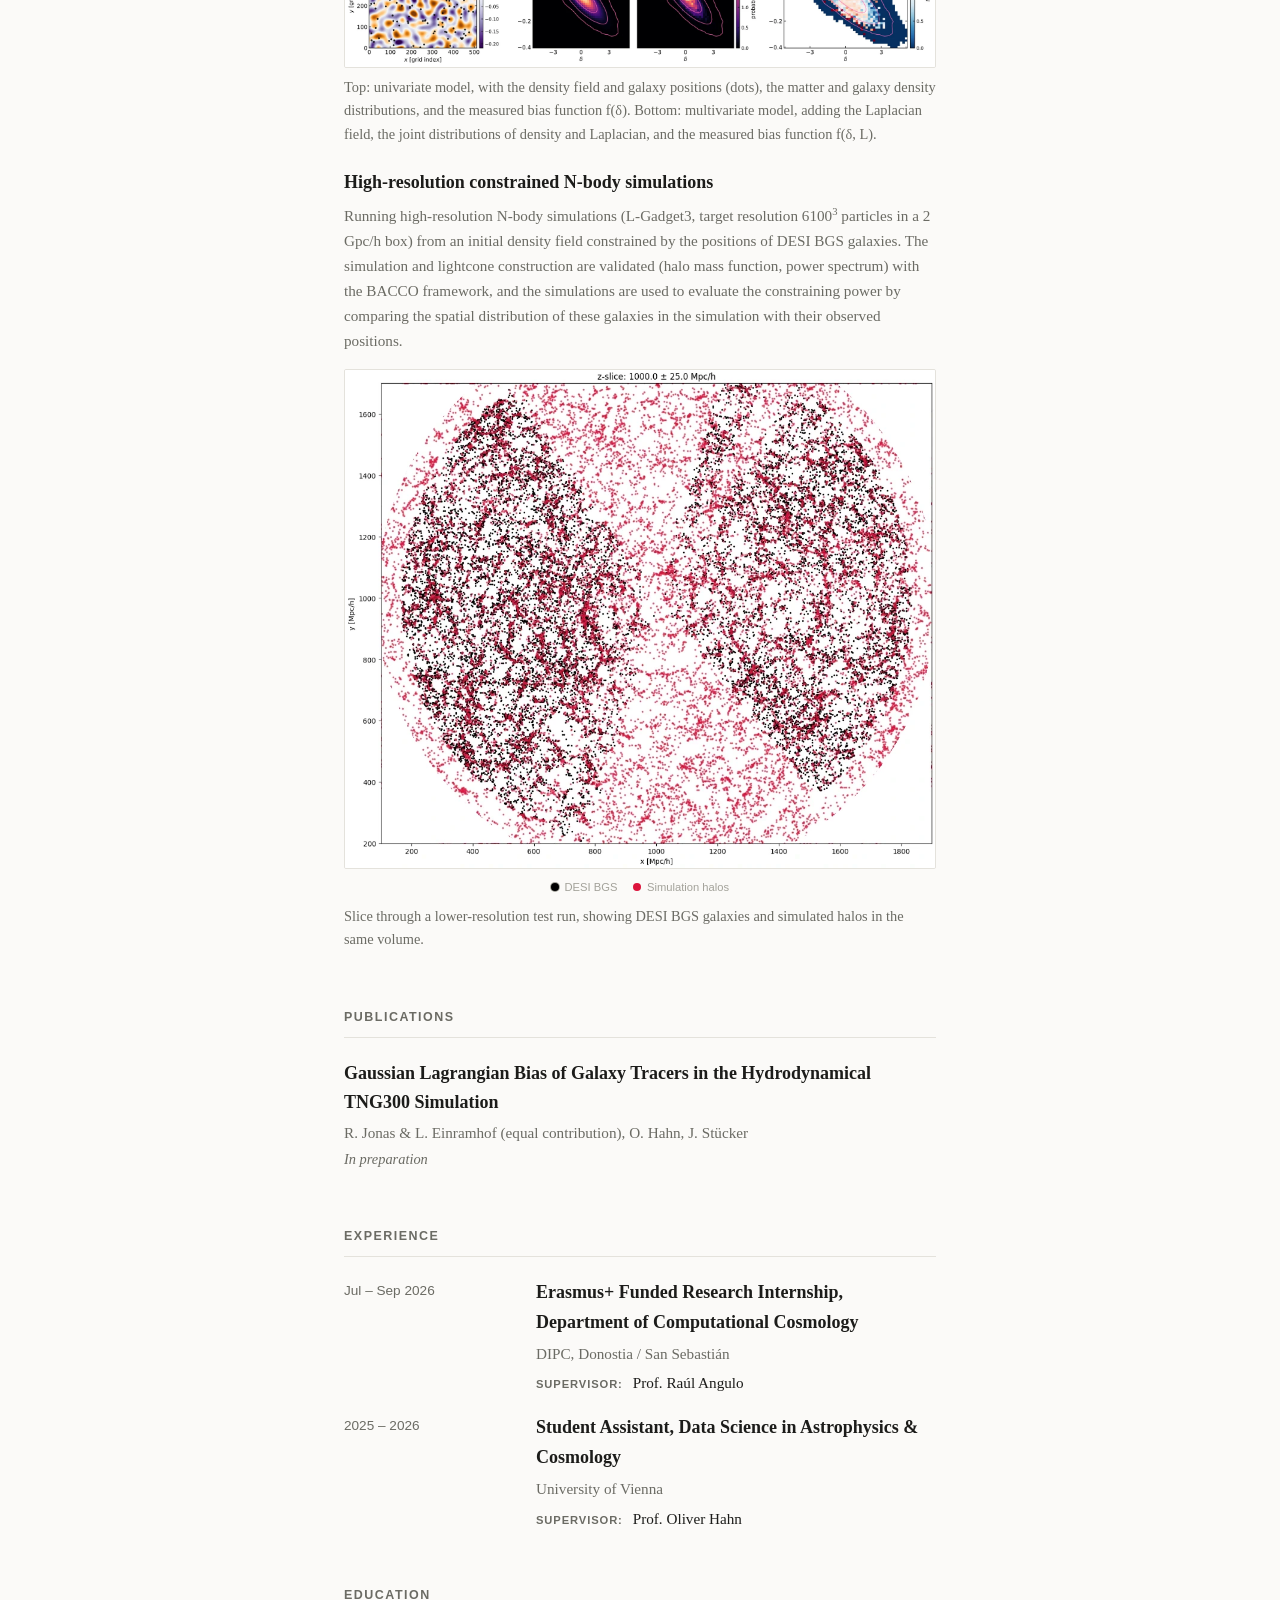
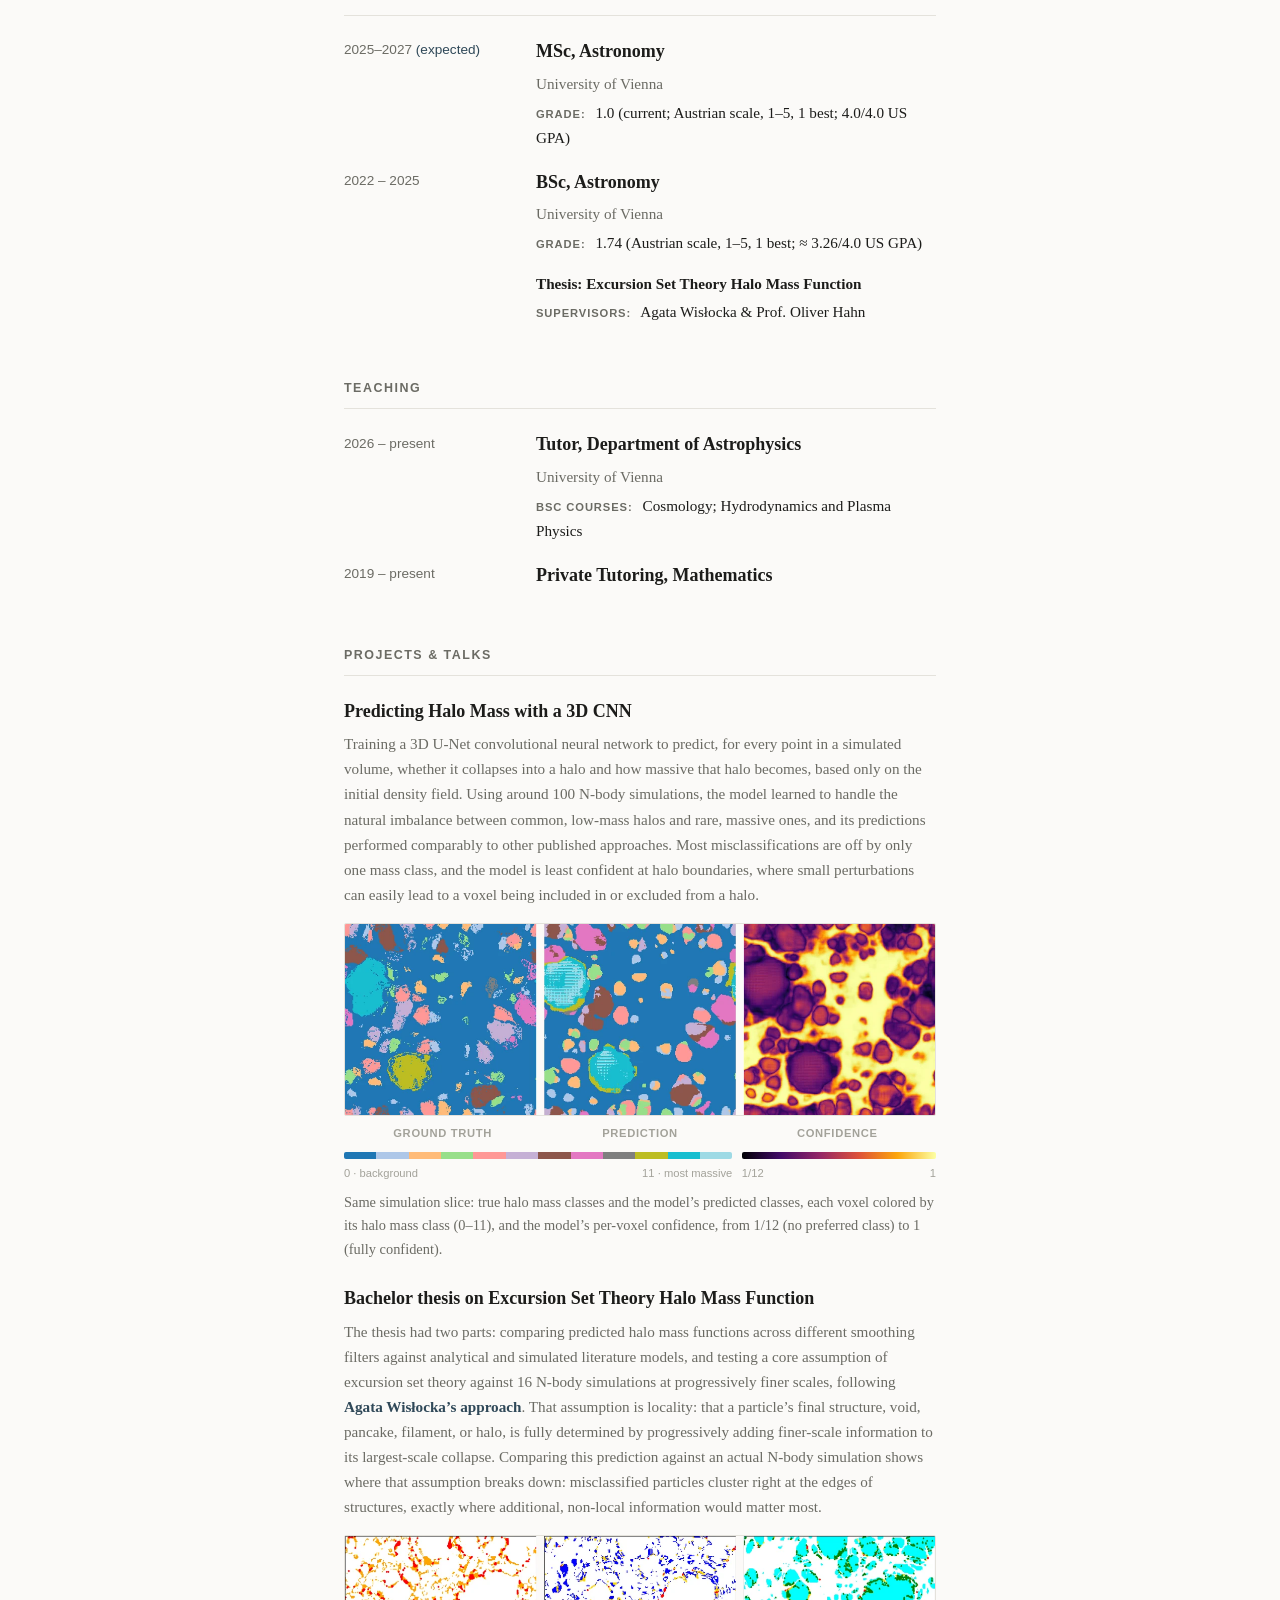
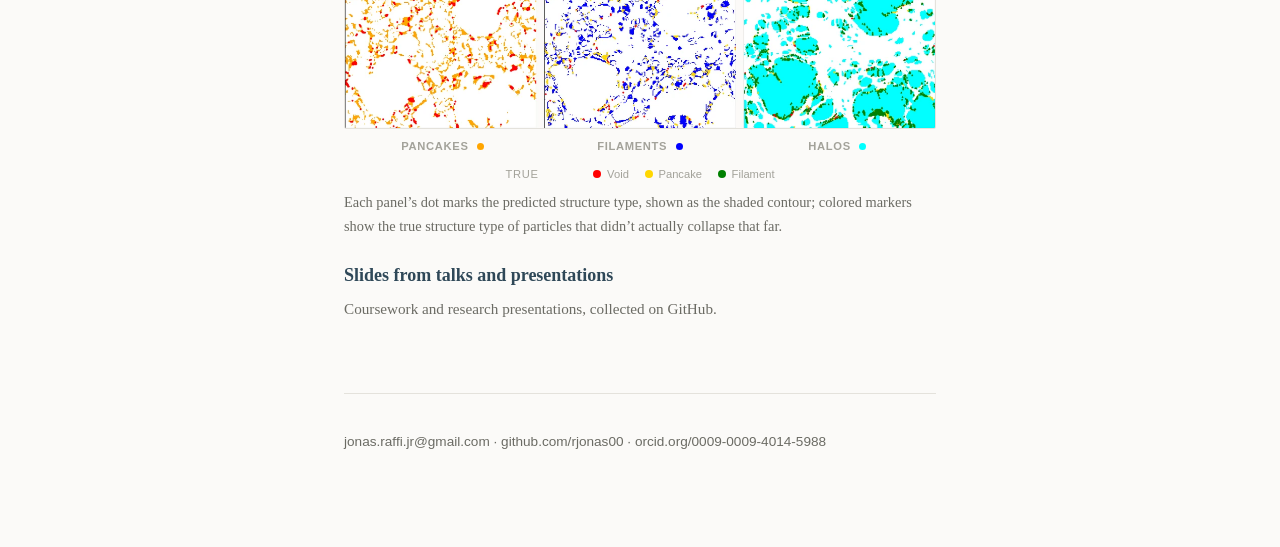
==== commit 9339ffbd: "Remove thesis description from the BSc education entry" ====
--- a/index.html
+++ b/index.html
@@ -5,7 +5,7 @@
 <meta name="viewport" content="width=device-width, initial-scale=1.0">
 <title>Raffael Jonas</title>
 <meta name="description" content="Raffael Jonas, MSc student in Astronomy at the University of Vienna. Cosmological simulations, galaxy–halo connection, assembly bias.">
-<link rel="stylesheet" href="style.css?v=21">
+<link rel="stylesheet" href="style.css?v=22">
 </head>
 <body>
 
@@ -165,14 +165,6 @@
           <div class="thesis">
             <p class="thesis-title">Thesis: Excursion Set Theory Halo Mass Function</p>
             <span class="who"><span class="who-label">Supervisors:</span> Agata Wis&#322;ocka &amp; Prof. Oliver Hahn</span>
-            <p class="thesis-desc">
-              Derived a universal halo mass function analytically via spherical collapse in the
-              Excursion Set framework, benchmarking Gaussian, Top-Hat, Sharp-k, and Smooth-k
-              filters against simulation-calibrated fits, and tested the &ldquo;perfect
-              collapse&rdquo; methodology of <a href="https://arxiv.org/abs/2503.07735">Wis&#322;ocka
-              et&nbsp;al. (2025, MNRAS)</a> for the Smooth-k filter across 16 L-Gadget
-              realizations.
-            </p>
           </div>
         </div>
       </li>
--- a/style.css
+++ b/style.css
@@ -182,12 +182,6 @@
   color: var(--text);
 }
 
-.timeline .thesis-desc {
-  margin: 0.2rem 0 0;
-  color: var(--muted);
-  font-size: 0.95rem;
-}
-
 .current-projects {
   list-style: none;
   margin: 0 0 1.6rem;
